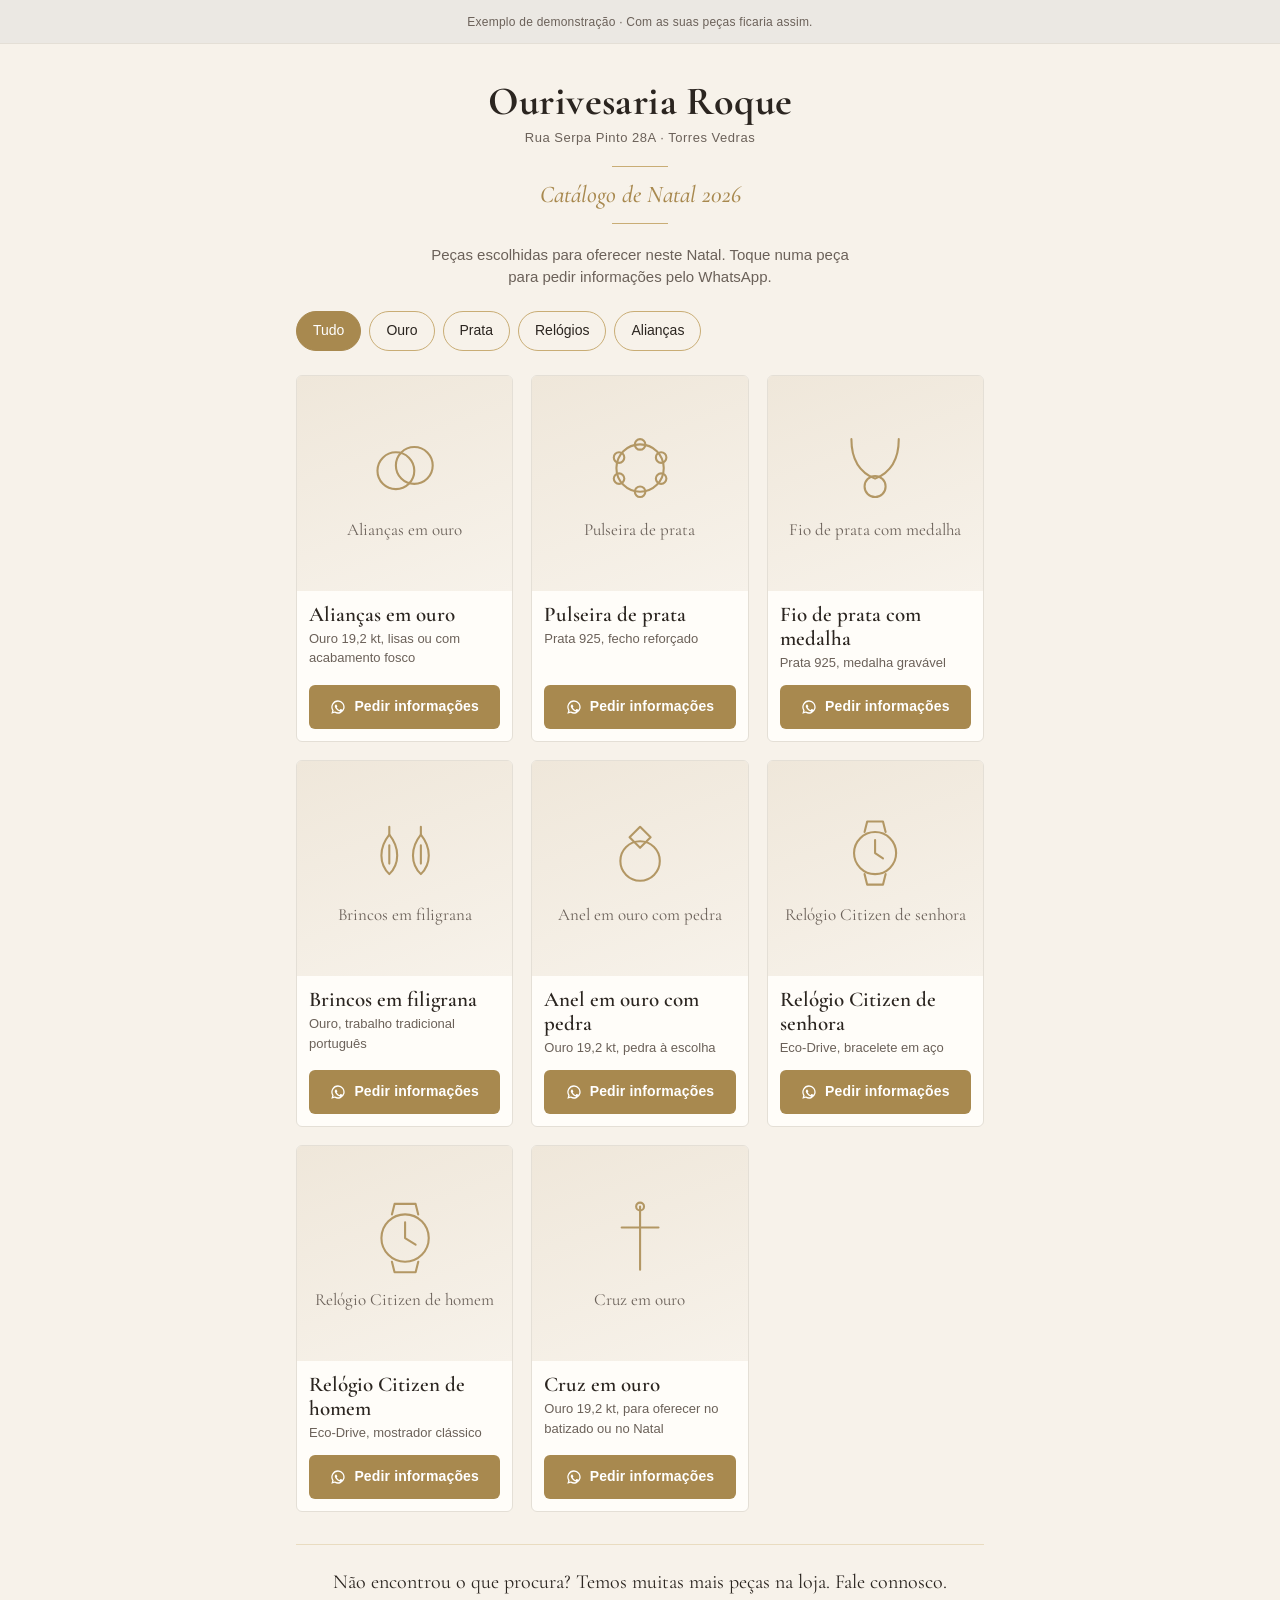
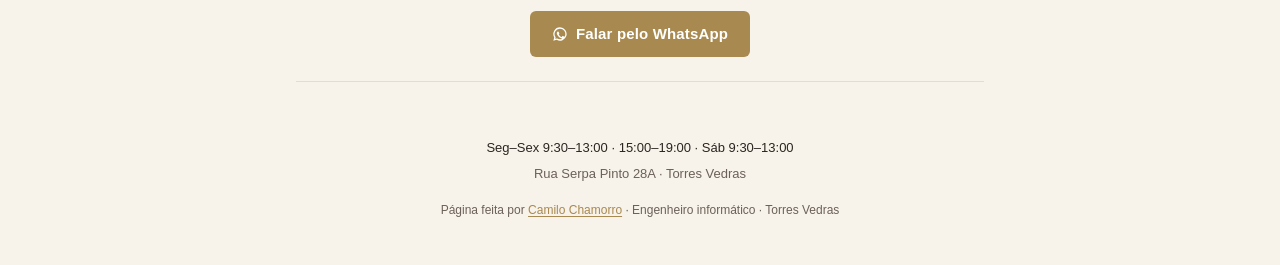
==== index.html @ ba7f989e "Landing de demostração: Catálogo de Natal 2026 (Ourivesaria Roque) Página estática pt-PT, mobile-fir" ====
<!DOCTYPE html>
<html lang="pt-PT">
<head>
  <meta charset="utf-8">
  <meta name="viewport" content="width=device-width, initial-scale=1">
  <meta name="robots" content="noindex, nofollow">
  <meta name="theme-color" content="#f7f2ea">
  <meta name="description" content="Demonstração de catálogo de Natal para a Ourivesaria Roque, Torres Vedras.">
  <title>Ourivesaria Roque · Catálogo de Natal 2026</title>
  <link rel="preconnect" href="https://fonts.googleapis.com">
  <link rel="preconnect" href="https://fonts.gstatic.com" crossorigin>
  <link href="https://fonts.googleapis.com/css2?family=Cormorant+Garamond:ital,wght@0,600;0,700;1,500&display=swap" rel="stylesheet">
  <link rel="stylesheet" href="assets/style.css">
  <noscript>
    <!-- Sem JS: a foto fica por cima do placeholder; se faltar, o pseudo-elemento tapa o ícone de imagem partida. -->
    <style>
      .foto img { z-index: 2; }
      .foto img::after { content: ""; position: absolute; inset: 0; background: linear-gradient(160deg, #efe7da, #f7f2ea); }
    </style>
  </noscript>
  <link rel="icon" href="data:image/svg+xml,%3Csvg xmlns='http://www.w3.org/2000/svg' viewBox='0 0 32 32'%3E%3Ccircle cx='16' cy='16' r='14' fill='%23f7f2ea' stroke='%23a8894f' stroke-width='2'/%3E%3Ccircle cx='16' cy='16' r='6' fill='none' stroke='%23a8894f' stroke-width='2'/%3E%3C/svg%3E">
</head>
<body>

  <div class="demo-band" role="note">Exemplo de demonstração · Com as suas peças ficaria assim.</div>

  <header class="cabecalho">
    <h1>Ourivesaria Roque</h1>
    <p class="morada">Rua Serpa Pinto 28A · Torres Vedras</p>
    <p class="subtitulo">Catálogo de Natal 2026</p>
  </header>

  <main>
    <p class="intro">Peças escolhidas para oferecer neste Natal. Toque numa peça para pedir informações pelo WhatsApp.</p>

    <nav class="filtros" aria-label="Filtrar por categoria">
      <button type="button" class="chip" data-filtro="tudo" aria-pressed="true">Tudo</button>
      <button type="button" class="chip" data-filtro="ouro" aria-pressed="false">Ouro</button>
      <button type="button" class="chip" data-filtro="prata" aria-pressed="false">Prata</button>
      <button type="button" class="chip" data-filtro="relogios" aria-pressed="false">Relógios</button>
      <button type="button" class="chip" data-filtro="aliancas" aria-pressed="false">Alianças</button>
    </nav>

    <ul class="grelha" id="grelha">

      <li class="peca" data-cat="aliancas" data-nome="Alianças em ouro">
        <figure class="foto">
          <img src="assets/pecas/aliancas.jpg" alt="" width="800" height="800" loading="lazy" decoding="async" onerror="this.remove()">
          <div class="ph">
            <svg viewBox="0 0 64 64" aria-hidden="true"><circle cx="25" cy="34" r="14"/><circle cx="39" cy="30" r="14"/></svg>
            <span>Alianças em ouro</span>
          </div>
        </figure>
        <h2>Alianças em ouro</h2>
        <p>Ouro 19,2 kt, lisas ou com acabamento fosco</p>
        <a class="btn-wa" href="https://wa.me/351963499241?text=Ol%C3%A1%2C%20vi%20o%20cat%C3%A1logo%20de%20Natal%20da%20Ourivesaria%20Roque%20e%20gostava%20de%20saber%20mais%20sobre%3A%20Alian%C3%A7as%20em%20ouro." target="_blank" rel="noopener">Pedir informações</a>
      </li>

      <li class="peca" data-cat="prata" data-nome="Pulseira de prata">
        <figure class="foto">
          <img src="assets/pecas/pulseira-prata.jpg" alt="" width="800" height="800" loading="lazy" decoding="async" onerror="this.remove()">
          <div class="ph">
            <svg viewBox="0 0 64 64" aria-hidden="true"><path d="M32 14c10 0 18 8 18 18s-8 18-18 18-18-8-18-18 8-18 18-18z"/><circle cx="32" cy="14" r="4"/><circle cx="48" cy="24" r="4"/><circle cx="48" cy="40" r="4"/><circle cx="32" cy="50" r="4"/><circle cx="16" cy="40" r="4"/><circle cx="16" cy="24" r="4"/></svg>
            <span>Pulseira de prata</span>
          </div>
        </figure>
        <h2>Pulseira de prata</h2>
        <p>Prata 925, fecho reforçado</p>
        <a class="btn-wa" href="https://wa.me/351963499241?text=Ol%C3%A1%2C%20vi%20o%20cat%C3%A1logo%20de%20Natal%20da%20Ourivesaria%20Roque%20e%20gostava%20de%20saber%20mais%20sobre%3A%20Pulseira%20de%20prata." target="_blank" rel="noopener">Pedir informações</a>
      </li>

      <li class="peca" data-cat="prata" data-nome="Fio de prata com medalha">
        <figure class="foto">
          <img src="assets/pecas/fio-prata.jpg" alt="" width="800" height="800" loading="lazy" decoding="async" onerror="this.remove()">
          <div class="ph">
            <svg viewBox="0 0 64 64" aria-hidden="true"><path d="M14 10c0 18 8 26 18 30 10-4 18-12 18-30"/><circle cx="32" cy="46" r="8"/></svg>
            <span>Fio de prata com medalha</span>
          </div>
        </figure>
        <h2>Fio de prata com medalha</h2>
        <p>Prata 925, medalha gravável</p>
        <a class="btn-wa" href="https://wa.me/351963499241?text=Ol%C3%A1%2C%20vi%20o%20cat%C3%A1logo%20de%20Natal%20da%20Ourivesaria%20Roque%20e%20gostava%20de%20saber%20mais%20sobre%3A%20Fio%20de%20prata%20com%20medalha." target="_blank" rel="noopener">Pedir informações</a>
      </li>

      <li class="peca" data-cat="ouro" data-nome="Brincos em filigrana">
        <figure class="foto">
          <img src="assets/pecas/brincos-filigrana.jpg" alt="" width="800" height="800" loading="lazy" decoding="async" onerror="this.remove()">
          <div class="ph">
            <svg viewBox="0 0 64 64" aria-hidden="true"><path d="M20 12v6M44 12v6"/><path d="M20 18c-8 10-8 22 0 30 8-8 8-20 0-30zM44 18c-8 10-8 22 0 30 8-8 8-20 0-30z"/><path d="M20 26v14M44 26v14"/></svg>
            <span>Brincos em filigrana</span>
          </div>
        </figure>
        <h2>Brincos em filigrana</h2>
        <p>Ouro, trabalho tradicional português</p>
        <a class="btn-wa" href="https://wa.me/351963499241?text=Ol%C3%A1%2C%20vi%20o%20cat%C3%A1logo%20de%20Natal%20da%20Ourivesaria%20Roque%20e%20gostava%20de%20saber%20mais%20sobre%3A%20Brincos%20em%20filigrana." target="_blank" rel="noopener">Pedir informações</a>
      </li>

      <li class="peca" data-cat="ouro" data-nome="Anel em ouro com pedra">
        <figure class="foto">
          <img src="assets/pecas/anel-ouro.jpg" alt="" width="800" height="800" loading="lazy" decoding="async" onerror="this.remove()">
          <div class="ph">
            <svg viewBox="0 0 64 64" aria-hidden="true"><circle cx="32" cy="38" r="15"/><path d="M24 20l8-8 8 8-8 8z"/></svg>
            <span>Anel em ouro com pedra</span>
          </div>
        </figure>
        <h2>Anel em ouro com pedra</h2>
        <p>Ouro 19,2 kt, pedra à escolha</p>
        <a class="btn-wa" href="https://wa.me/351963499241?text=Ol%C3%A1%2C%20vi%20o%20cat%C3%A1logo%20de%20Natal%20da%20Ourivesaria%20Roque%20e%20gostava%20de%20saber%20mais%20sobre%3A%20Anel%20em%20ouro%20com%20pedra." target="_blank" rel="noopener">Pedir informações</a>
      </li>

      <li class="peca" data-cat="relogios" data-nome="Relógio Citizen de senhora">
        <figure class="foto">
          <img src="assets/pecas/relogio-senhora.jpg" alt="" width="800" height="800" loading="lazy" decoding="async" onerror="this.remove()">
          <div class="ph">
            <svg viewBox="0 0 64 64" aria-hidden="true"><circle cx="32" cy="32" r="16"/><path d="M32 22v10l6 4"/><path d="M24 16l2-8h12l2 8M24 48l2 8h12l2-8"/></svg>
            <span>Relógio Citizen de senhora</span>
          </div>
        </figure>
        <h2>Relógio Citizen de senhora</h2>
        <p>Eco-Drive, bracelete em aço</p>
        <a class="btn-wa" href="https://wa.me/351963499241?text=Ol%C3%A1%2C%20vi%20o%20cat%C3%A1logo%20de%20Natal%20da%20Ourivesaria%20Roque%20e%20gostava%20de%20saber%20mais%20sobre%3A%20Rel%C3%B3gio%20Citizen%20de%20senhora." target="_blank" rel="noopener">Pedir informações</a>
      </li>

      <li class="peca" data-cat="relogios" data-nome="Relógio Citizen de homem">
        <figure class="foto">
          <img src="assets/pecas/relogio-homem.jpg" alt="" width="800" height="800" loading="lazy" decoding="async" onerror="this.remove()">
          <div class="ph">
            <svg viewBox="0 0 64 64" aria-hidden="true"><circle cx="32" cy="32" r="18"/><path d="M32 20v12l8 5"/><path d="M22 14l2-8h16l2 8M22 50l2 8h16l2-8"/></svg>
            <span>Relógio Citizen de homem</span>
          </div>
        </figure>
        <h2>Relógio Citizen de homem</h2>
        <p>Eco-Drive, mostrador clássico</p>
        <a class="btn-wa" href="https://wa.me/351963499241?text=Ol%C3%A1%2C%20vi%20o%20cat%C3%A1logo%20de%20Natal%20da%20Ourivesaria%20Roque%20e%20gostava%20de%20saber%20mais%20sobre%3A%20Rel%C3%B3gio%20Citizen%20de%20homem." target="_blank" rel="noopener">Pedir informações</a>
      </li>

      <li class="peca" data-cat="ouro" data-nome="Cruz em ouro">
        <figure class="foto">
          <img src="assets/pecas/cruz-ouro.jpg" alt="" width="800" height="800" loading="lazy" decoding="async" onerror="this.remove()">
          <div class="ph">
            <svg viewBox="0 0 64 64" aria-hidden="true"><path d="M32 8v48M18 24h28"/><circle cx="32" cy="8" r="3"/></svg>
            <span>Cruz em ouro</span>
          </div>
        </figure>
        <h2>Cruz em ouro</h2>
        <p>Ouro 19,2 kt, para oferecer no batizado ou no Natal</p>
        <a class="btn-wa" href="https://wa.me/351963499241?text=Ol%C3%A1%2C%20vi%20o%20cat%C3%A1logo%20de%20Natal%20da%20Ourivesaria%20Roque%20e%20gostava%20de%20saber%20mais%20sobre%3A%20Cruz%20em%20ouro." target="_blank" rel="noopener">Pedir informações</a>
      </li>

    </ul>

    <p class="sem-resultados" id="sem-resultados" hidden>Nenhuma peça nesta categoria.</p>

    <section class="mais">
      <p>Não encontrou o que procura? Temos muitas mais peças na loja. Fale connosco.</p>
      <a class="btn-wa btn-wa--grande" data-generico href="https://wa.me/351963499241?text=Ol%C3%A1%2C%20vi%20a%20demonstra%C3%A7%C3%A3o%20do%20cat%C3%A1logo%20de%20Natal." target="_blank" rel="noopener">Falar pelo WhatsApp</a>
    </section>
  </main>

  <footer class="rodape">
    <p class="horario">Seg–Sex 9:30–13:00 · 15:00–19:00 · Sáb 9:30–13:00</p>
    <p>Rua Serpa Pinto 28A · Torres Vedras</p>
    <p class="autor">Página feita por <a data-generico href="https://wa.me/351963499241?text=Ol%C3%A1%2C%20vi%20a%20demonstra%C3%A7%C3%A3o%20do%20cat%C3%A1logo%20de%20Natal." target="_blank" rel="noopener">Camilo Chamorro</a> · Engenheiro informático · Torres Vedras</p>
  </footer>

  <script src="assets/app.js" defer></script>

  <!-- Cloudflare Web Analytics (sem cookies). Substituir TOKEN_AQUI e remover o comentário. Ver README.
  <script defer src="https://static.cloudflareinsights.com/beacon.min.js" data-cf-beacon='{"token": "TOKEN_AQUI"}'></script>
  -->
</body>
</html>
---- assets/style.css ----
/* Ourivesaria Roque · Catálogo de Natal 2026 — demo estática
   Mobile-first (390px). Em ecrãs largos centra-se a 720px. */

:root {
  --crema: #f7f2ea;
  --crema-2: #efe7da;
  --tinta: #2b2520;
  --tinta-2: #6b6159;
  --dourado: #a8894f;
  --dourado-2: #c9ad75;
  --dourado-claro: #e9dcc0;
  --cinza: #e4dfd6;
  --banda: #ebe8e3;
  --serif: "Cormorant Garamond", "Times New Roman", Georgia, serif;
  --sans: -apple-system, BlinkMacSystemFont, "Segoe UI", Roboto, "Helvetica Neue", Arial, sans-serif;
}

* { box-sizing: border-box; }

html { -webkit-text-size-adjust: 100%; }

body {
  margin: 0;
  padding: 44px 0 0;               /* espaço para a banda fixa */
  background: var(--crema);
  color: var(--tinta);
  font-family: var(--sans);
  font-size: 16px;
  line-height: 1.5;
  max-width: 720px;
  margin-inline: auto;
}

a { color: var(--dourado); }

/* 1. Banda de demonstração */
.demo-band {
  position: fixed;
  top: 0; left: 0; right: 0;
  z-index: 10;
  background: var(--banda);
  color: var(--tinta-2);
  font-size: 12px;
  letter-spacing: 0.02em;
  text-align: center;
  padding: 6px 12px;
  border-bottom: 1px solid var(--cinza);
  height: 44px;
  display: flex;
  align-items: center;
  justify-content: center;
}

/* 2. Cabeçalho */
.cabecalho {
  text-align: center;
  padding: 36px 20px 20px;
}
.cabecalho h1 {
  font-family: var(--serif);
  font-weight: 700;
  font-size: 40px;
  line-height: 1.05;
  letter-spacing: 0.01em;
  margin: 0 0 6px;
}
.morada {
  margin: 0;
  font-size: 13px;
  color: var(--tinta-2);
  letter-spacing: 0.04em;
}
.subtitulo {
  font-family: var(--serif);
  font-style: italic;
  font-weight: 500;
  font-size: 24px;
  color: var(--dourado);
  margin: 18px 0 0;
  position: relative;
}
.subtitulo::before,
.subtitulo::after {
  content: "";
  display: block;
  width: 56px;
  height: 1px;
  background: var(--dourado-2);
  margin: 0 auto;
}
.subtitulo::before { margin-bottom: 10px; }
.subtitulo::after  { margin-top: 10px; }

/* 3. Intro */
main { padding: 0 16px 32px; }

.intro {
  text-align: center;
  color: var(--tinta-2);
  font-size: 15px;
  margin: 0 auto 20px;
  max-width: 420px;
}

/* 4. Filtros */
.filtros {
  display: flex;
  gap: 8px;
  overflow-x: auto;
  -webkit-overflow-scrolling: touch;
  scrollbar-width: none;
  padding: 2px 0 10px;
  margin: 0 -16px 14px;
  padding-inline: 16px;
}
.filtros::-webkit-scrollbar { display: none; }

.chip {
  flex: 0 0 auto;
  font: inherit;
  font-size: 14px;
  padding: 8px 16px;
  min-height: 40px;
  border-radius: 999px;
  border: 1px solid var(--dourado-2);
  background: transparent;
  color: var(--tinta);
  cursor: pointer;
  white-space: nowrap;
  -webkit-tap-highlight-color: transparent;
}
.chip[aria-pressed="true"] {
  background: var(--dourado);
  border-color: var(--dourado);
  color: #fff;
}
.chip:focus-visible { outline: 2px solid var(--dourado); outline-offset: 2px; }

/* 5. Grelha de peças */
.grelha {
  list-style: none;
  margin: 0;
  padding: 0;
  display: grid;
  grid-template-columns: 1fr;
  gap: 16px;
}
@media (min-width: 380px) {
  .grelha { grid-template-columns: repeat(2, 1fr); gap: 14px; }
}
@media (min-width: 760px) {
  .grelha { grid-template-columns: repeat(3, 1fr); gap: 18px; }
}

.peca {
  background: #fffdf9;
  border: 1px solid var(--cinza);
  border-radius: 6px;
  overflow: hidden;
  display: flex;
  flex-direction: column;
}
.peca[hidden] { display: none; }

.foto {
  margin: 0;
  position: relative;
  aspect-ratio: 1 / 1;
  background: var(--crema-2);
  overflow: hidden;
}
.foto img {
  display: block;
  width: 100%;
  height: 100%;
  object-fit: cover;
  position: absolute;
  inset: 0;
  z-index: 0;
}

/* Placeholder: visível por defeito; escondido quando a foto carrega */
.ph {
  position: absolute;
  inset: 0;
  z-index: 1;
  pointer-events: none;
  display: flex;
  flex-direction: column;
  align-items: center;
  justify-content: center;
  gap: 10px;
  padding: 12px;
  text-align: center;
  background: linear-gradient(160deg, var(--crema-2), var(--crema));
}
.ph svg {
  width: 44%;
  max-width: 96px;
  height: auto;
  fill: none;
  stroke: var(--dourado);
  stroke-width: 1.6;
  stroke-linecap: round;
  stroke-linejoin: round;
  opacity: 0.85;
}
.ph span {
  font-family: var(--serif);
  font-size: 17px;
  line-height: 1.2;
  color: var(--tinta-2);
}
.peca.has-img .ph { display: none; }

.peca h2 {
  font-family: var(--serif);
  font-weight: 600;
  font-size: 21px;
  line-height: 1.15;
  margin: 12px 12px 2px;
}
.peca p {
  margin: 0 12px 12px;
  font-size: 13px;
  color: var(--tinta-2);
  flex: 1;
}

/* Botão WhatsApp (dourado discreto, sem verde) */
.btn-wa {
  display: inline-flex;
  align-items: center;
  justify-content: center;
  gap: 8px;
  min-height: 44px;
  padding: 10px 14px;
  margin: 0 12px 12px;
  border-radius: 6px;
  background: var(--dourado);
  color: #fff;
  font-size: 14px;
  font-weight: 600;
  text-decoration: none;
  letter-spacing: 0.01em;
  -webkit-tap-highlight-color: transparent;
}
.btn-wa::before {
  content: "";
  width: 16px;
  height: 16px;
  flex: 0 0 auto;
  background: currentColor;
  -webkit-mask: url("data:image/svg+xml,%3Csvg xmlns='http://www.w3.org/2000/svg' viewBox='0 0 24 24'%3E%3Cpath d='M12 2a10 10 0 0 0-8.6 15.1L2 22l5-1.3A10 10 0 1 0 12 2zm0 2a8 8 0 1 1-4.2 14.8l-.4-.2-2.6.7.7-2.5-.3-.4A8 8 0 0 1 12 4zm-3.1 4.3c-.2 0-.5 0-.7.3-.3.3-1 1-1 2.4s1 2.8 1.2 3c.1.2 2 3.2 5 4.4 2.5 1 3 .8 3.5.7.5-.1 1.7-.7 2-1.4.2-.7.2-1.2.2-1.4-.1-.1-.3-.2-.6-.3l-2-1c-.3-.1-.5-.2-.7.1l-1 1.2c-.2.2-.3.2-.6.1-.3-.1-1.2-.5-2.4-1.5-.9-.8-1.5-1.8-1.6-2.1-.2-.3 0-.4.1-.6l.4-.5.3-.5c.1-.2 0-.4 0-.5L9.7 8.8c-.2-.4-.4-.4-.6-.4h-.2z'/%3E%3C/svg%3E") center / contain no-repeat;
          mask: url("data:image/svg+xml,%3Csvg xmlns='http://www.w3.org/2000/svg' viewBox='0 0 24 24'%3E%3Cpath d='M12 2a10 10 0 0 0-8.6 15.1L2 22l5-1.3A10 10 0 1 0 12 2zm0 2a8 8 0 1 1-4.2 14.8l-.4-.2-2.6.7.7-2.5-.3-.4A8 8 0 0 1 12 4zm-3.1 4.3c-.2 0-.5 0-.7.3-.3.3-1 1-1 2.4s1 2.8 1.2 3c.1.2 2 3.2 5 4.4 2.5 1 3 .8 3.5.7.5-.1 1.7-.7 2-1.4.2-.7.2-1.2.2-1.4-.1-.1-.3-.2-.6-.3l-2-1c-.3-.1-.5-.2-.7.1l-1 1.2c-.2.2-.3.2-.6.1-.3-.1-1.2-.5-2.4-1.5-.9-.8-1.5-1.8-1.6-2.1-.2-.3 0-.4.1-.6l.4-.5.3-.5c.1-.2 0-.4 0-.5L9.7 8.8c-.2-.4-.4-.4-.6-.4h-.2z'/%3E%3C/svg%3E") center / contain no-repeat;
}
.btn-wa:hover, .btn-wa:focus-visible { background: #94773f; }
.btn-wa:focus-visible { outline: 2px solid var(--tinta); outline-offset: 2px; }

.btn-wa--grande {
  margin: 0;
  padding: 12px 22px;
  font-size: 15px;
}

.sem-resultados {
  text-align: center;
  color: var(--tinta-2);
  padding: 24px 0;
}

/* 6. Bloco "mais peças" */
.mais {
  margin: 32px 0 0;
  padding: 24px 20px;
  text-align: center;
  border-top: 1px solid var(--dourado-claro);
  border-bottom: 1px solid var(--dourado-claro);
}
.mais p {
  font-family: var(--serif);
  font-size: 20px;
  line-height: 1.3;
  margin: 0 0 16px;
}

/* 7. Rodapé */
.rodape {
  text-align: center;
  padding: 24px 20px 40px;
  font-size: 13px;
  color: var(--tinta-2);
}
.rodape p { margin: 0 0 6px; }
.horario { color: var(--tinta); }
.autor {
  margin-top: 18px !important;
  font-size: 12px;
}
.autor a { color: var(--dourado); text-decoration: underline; text-underline-offset: 2px; }

@media (prefers-reduced-motion: no-preference) {
  .peca { transition: opacity 0.2s ease; }
}
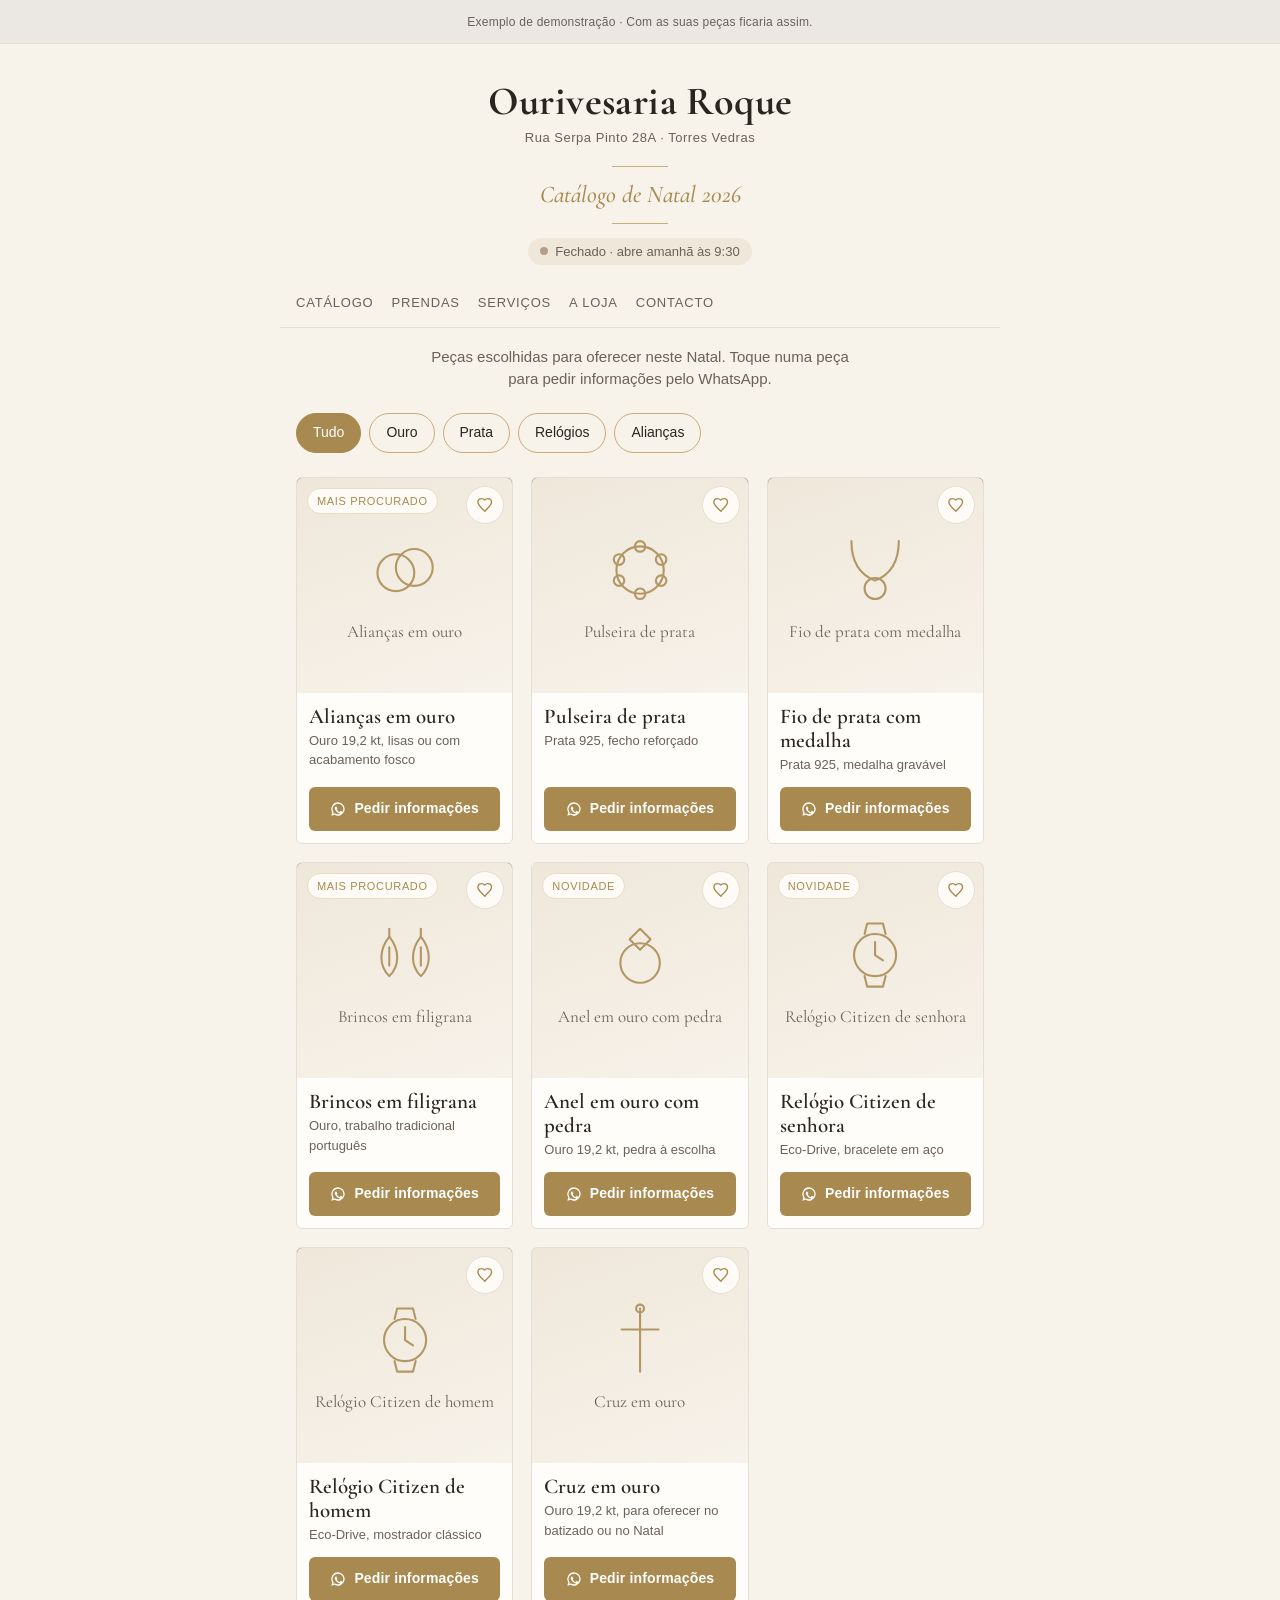
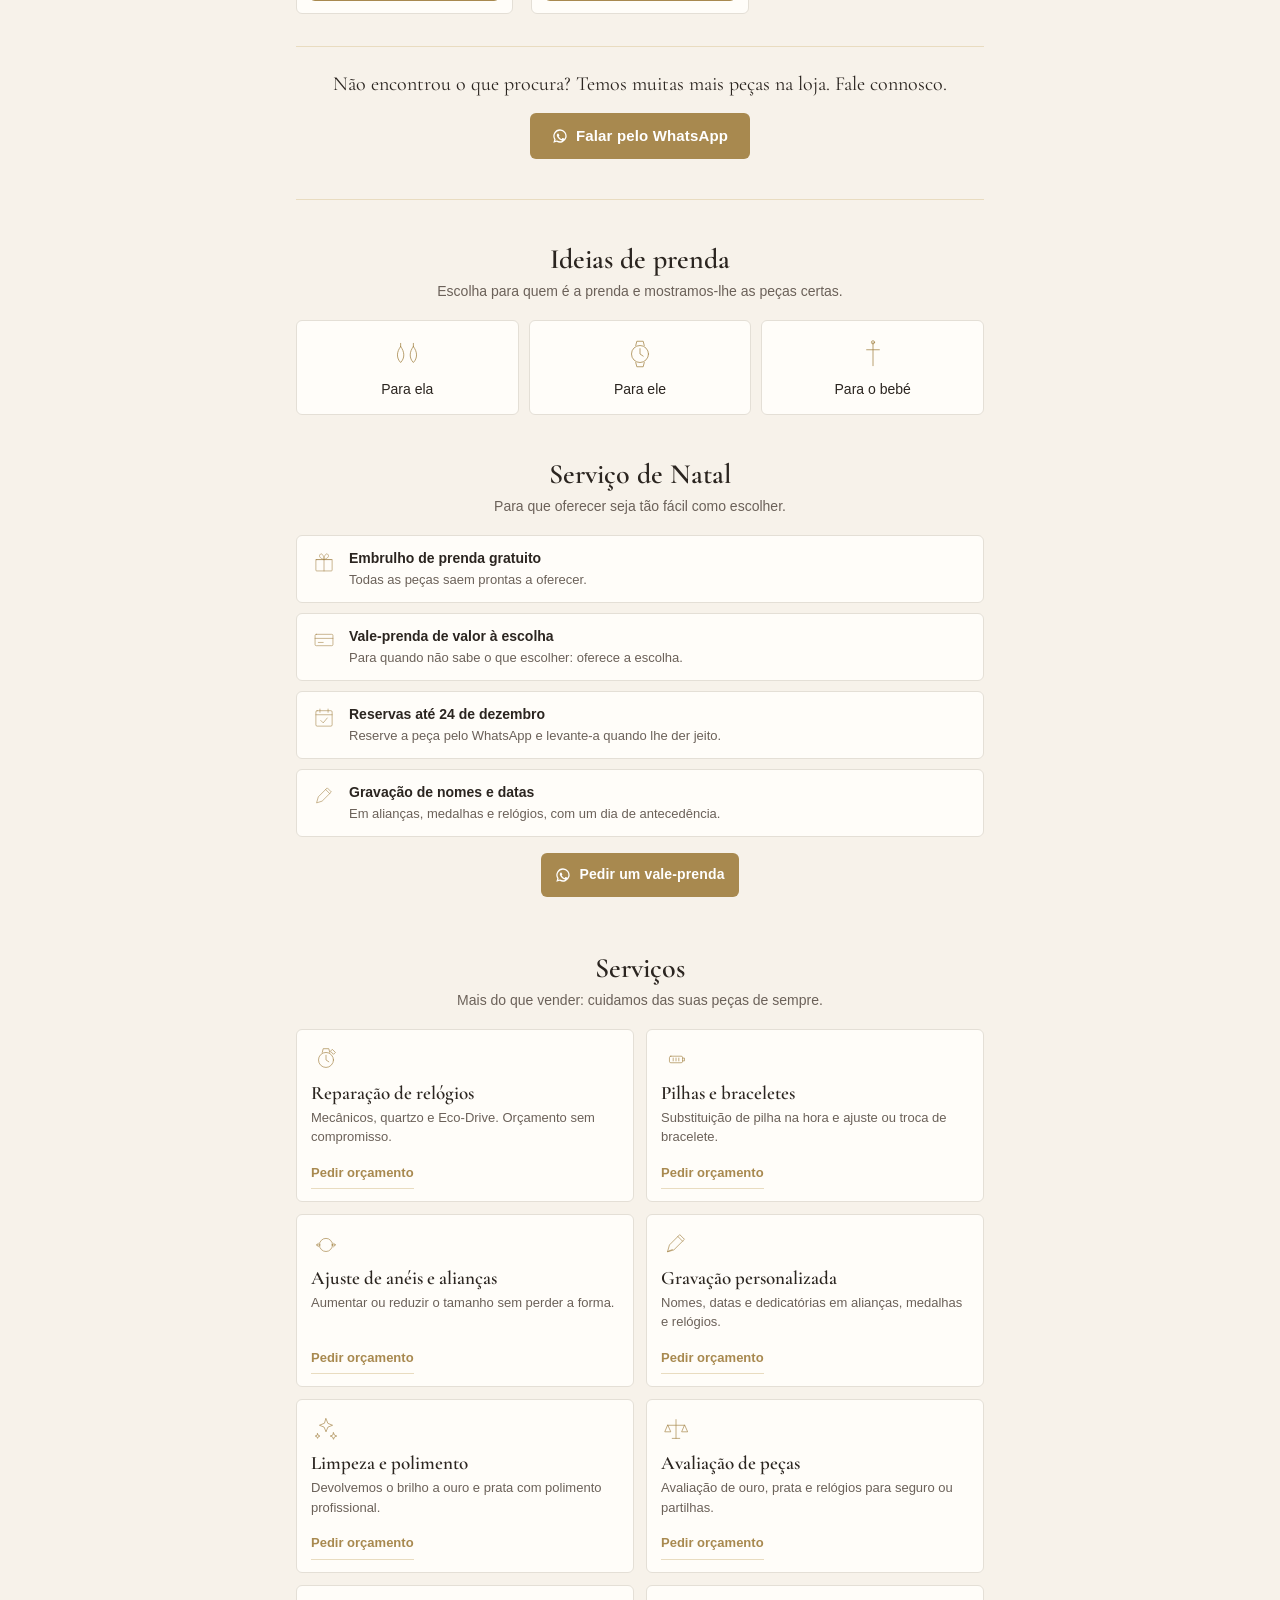
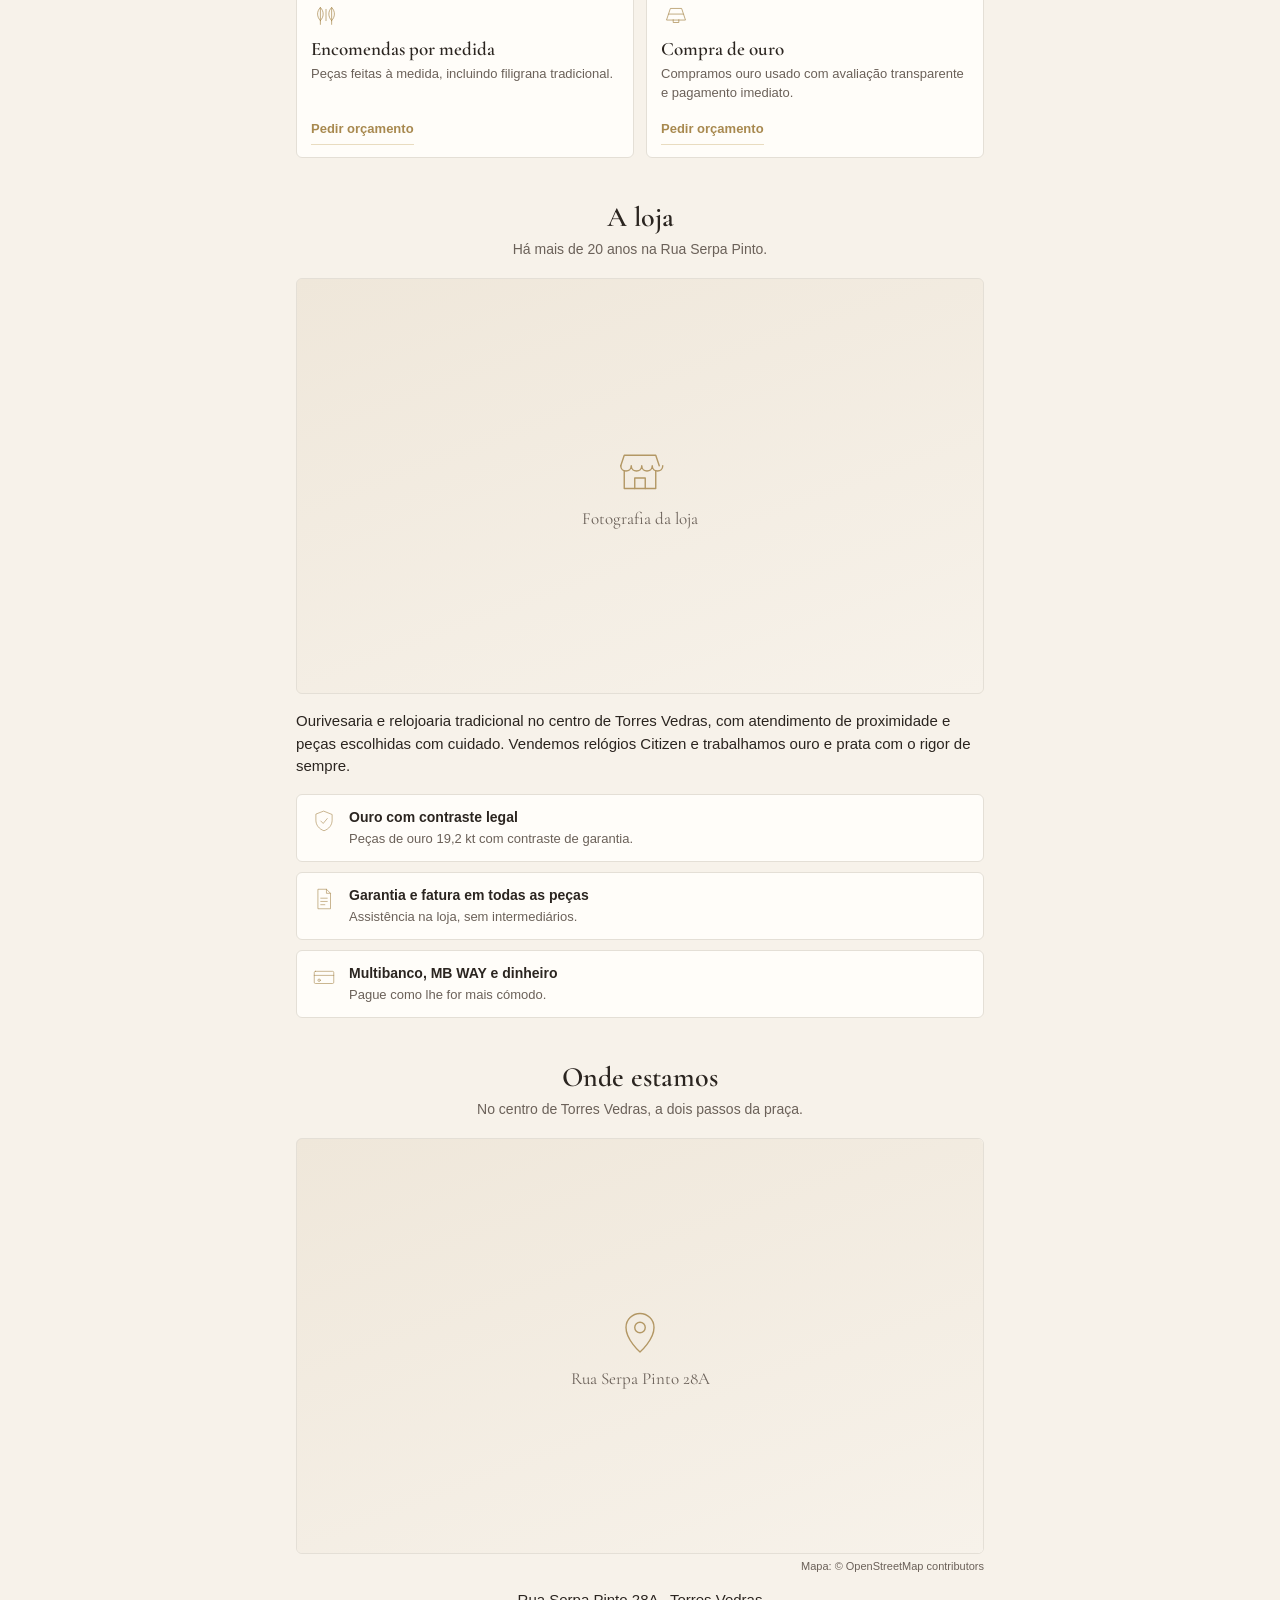
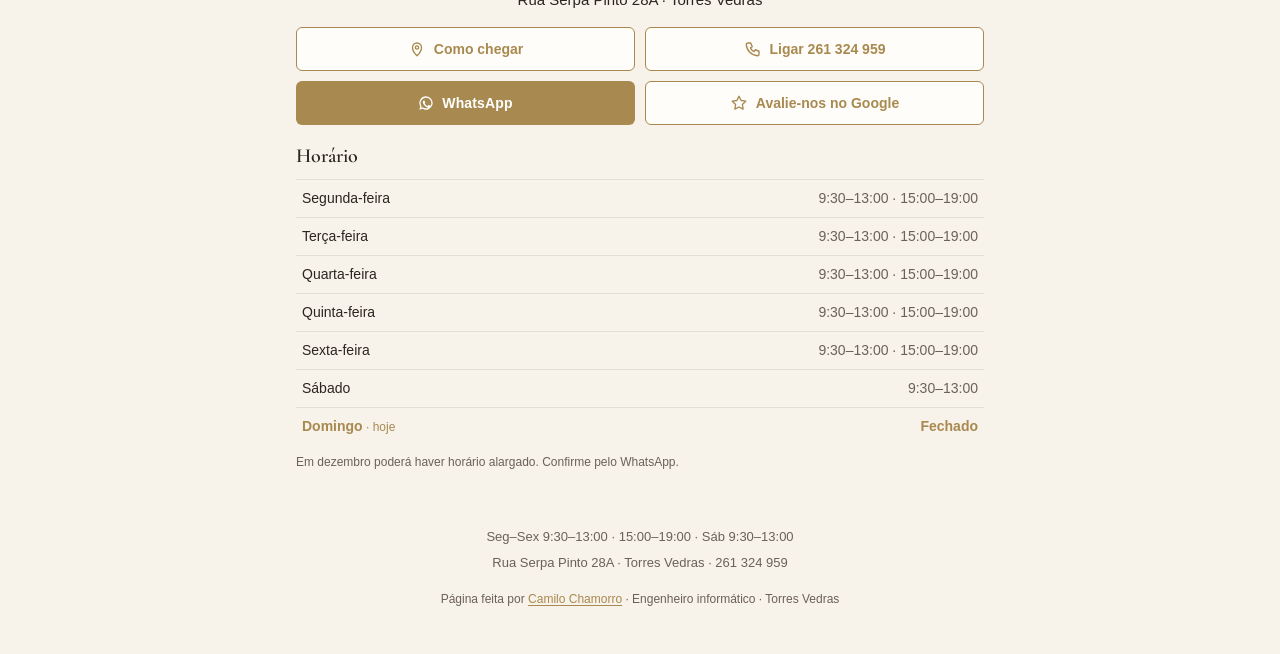
==== commit 0a146ed6: "v2: negócio completo — prendas, serviços, loja, contacto, guardados, lightbox - Ideias de prenda (pa" ====
--- a/index.html
+++ b/index.html
@@ -2,7 +2,7 @@
 <html lang="pt-PT">
 <head>
   <meta charset="utf-8">
-  <meta name="viewport" content="width=device-width, initial-scale=1">
+  <meta name="viewport" content="width=device-width, initial-scale=1, viewport-fit=cover">
   <meta name="robots" content="noindex, nofollow">
   <meta name="theme-color" content="#f7f2ea">
   <meta name="description" content="Demonstração de catálogo de Natal para a Ourivesaria Roque, Torres Vedras.">
@@ -11,6 +11,10 @@
   <link rel="preconnect" href="https://fonts.gstatic.com" crossorigin>
   <link href="https://fonts.googleapis.com/css2?family=Cormorant+Garamond:ital,wght@0,600;0,700;1,500&display=swap" rel="stylesheet">
   <link rel="stylesheet" href="assets/style.css">
+  <link rel="manifest" href="manifest.webmanifest">
+  <link rel="icon" type="image/png" sizes="192x192" href="assets/icons/icon-192.png">
+  <link rel="apple-touch-icon" href="assets/icons/apple-touch-icon.png">
+  <meta name="apple-mobile-web-app-title" content="Ourivesaria Roque">
   <noscript>
     <!-- Sem JS: a foto fica por cima do placeholder; se faltar, o pseudo-elemento tapa o ícone de imagem partida. -->
     <style>
@@ -18,7 +22,33 @@
       .foto img::after { content: ""; position: absolute; inset: 0; background: linear-gradient(160deg, #efe7da, #f7f2ea); }
     </style>
   </noscript>
-  <link rel="icon" href="data:image/svg+xml,%3Csvg xmlns='http://www.w3.org/2000/svg' viewBox='0 0 32 32'%3E%3Ccircle cx='16' cy='16' r='14' fill='%23f7f2ea' stroke='%23a8894f' stroke-width='2'/%3E%3Ccircle cx='16' cy='16' r='6' fill='none' stroke='%23a8894f' stroke-width='2'/%3E%3C/svg%3E">
+  <script type="application/ld+json">
+  {
+    "@context": "https://schema.org",
+    "@type": "JewelryStore",
+    "name": "Ourivesaria Roque",
+    "description": "Ourivesaria e relojoaria tradicional em Torres Vedras: ouro, prata, relógios, alianças e reparações.",
+    "url": "https://kml0001gh.github.io/catalogo-natal/",
+    "image": "https://kml0001gh.github.io/catalogo-natal/assets/pecas/aliancas.jpg",
+    "telephone": "+351261324959",
+    "address": {
+      "@type": "PostalAddress",
+      "streetAddress": "Rua Serpa Pinto 28A",
+      "addressLocality": "Torres Vedras",
+      "addressRegion": "Lisboa",
+      "addressCountry": "PT"
+    },
+    "geo": { "@type": "GeoCoordinates", "latitude": 39.09198, "longitude": -9.25951 },
+    "openingHoursSpecification": [
+      { "@type": "OpeningHoursSpecification", "dayOfWeek": ["Monday","Tuesday","Wednesday","Thursday","Friday"], "opens": "09:30", "closes": "13:00" },
+      { "@type": "OpeningHoursSpecification", "dayOfWeek": ["Monday","Tuesday","Wednesday","Thursday","Friday"], "opens": "15:00", "closes": "19:00" },
+      { "@type": "OpeningHoursSpecification", "dayOfWeek": "Saturday", "opens": "09:30", "closes": "13:00" }
+    ],
+    "priceRange": "€€",
+    "currenciesAccepted": "EUR",
+    "paymentAccepted": "Multibanco, MB WAY, Dinheiro"
+  }
+  </script>
 </head>
 <body>
 
@@ -28,10 +58,19 @@
     <h1>Ourivesaria Roque</h1>
     <p class="morada">Rua Serpa Pinto 28A · Torres Vedras</p>
     <p class="subtitulo">Catálogo de Natal 2026</p>
+    <p class="estado" id="estado" hidden></p>
   </header>
 
   <main>
-    <p class="intro">Peças escolhidas para oferecer neste Natal. Toque numa peça para pedir informações pelo WhatsApp.</p>
+    <nav class="ancoras" aria-label="Secções">
+      <a href="#catalogo">Catálogo</a>
+      <a href="#prendas">Prendas</a>
+      <a href="#servicos">Serviços</a>
+      <a href="#loja">A loja</a>
+      <a href="#contacto">Contacto</a>
+    </nav>
+
+    <p class="intro" id="catalogo">Peças escolhidas para oferecer neste Natal. Toque numa peça para pedir informações pelo WhatsApp.</p>
 
     <nav class="filtros" aria-label="Filtrar por categoria">
       <button type="button" class="chip" data-filtro="tudo" aria-pressed="true">Tudo</button>
@@ -39,12 +78,17 @@
       <button type="button" class="chip" data-filtro="prata" aria-pressed="false">Prata</button>
       <button type="button" class="chip" data-filtro="relogios" aria-pressed="false">Relógios</button>
       <button type="button" class="chip" data-filtro="aliancas" aria-pressed="false">Alianças</button>
+      <button type="button" class="chip" data-filtro="guardados" id="chip-guardados" aria-pressed="false" hidden>Guardados (0)</button>
     </nav>
 
+    <p class="filtro-ativo" id="filtro-ativo" hidden>A mostrar: <span></span> <button type="button">Limpar</button></p>
+
     <ul class="grelha" id="grelha">
 
-      <li class="peca" data-cat="aliancas" data-nome="Alianças em ouro">
-        <figure class="foto">
+      <li class="peca" id="aliancas" data-cat="aliancas" data-nome="Alianças em ouro" data-para="ela ele">
+        <figure class="foto">
+          <span class="badge">Mais procurado</span>
+          <button type="button" class="fav" aria-pressed="false" aria-label="Guardar: Alianças em ouro" hidden><svg viewBox="0 0 24 24" aria-hidden="true"><path d="M12 20.5l-1.3-1.2C5.6 14.7 2.5 11.9 2.5 8.4 2.5 5.6 4.7 3.5 7.5 3.5c1.6 0 3.1.7 4.1 1.9a5.4 5.4 0 0 1 4.1-1.9c2.8 0 5 2.1 5 4.9 0 3.5-3.1 6.3-8.2 10.9L12 20.5z"/></svg></button>
           <img src="assets/pecas/aliancas.jpg" alt="" width="800" height="800" loading="lazy" decoding="async" onerror="this.remove()">
           <div class="ph">
             <svg viewBox="0 0 64 64" aria-hidden="true"><circle cx="25" cy="34" r="14"/><circle cx="39" cy="30" r="14"/></svg>
@@ -56,8 +100,9 @@
         <a class="btn-wa" href="https://wa.me/351963499241?text=Ol%C3%A1%2C%20vi%20o%20cat%C3%A1logo%20de%20Natal%20da%20Ourivesaria%20Roque%20e%20gostava%20de%20saber%20mais%20sobre%3A%20Alian%C3%A7as%20em%20ouro." target="_blank" rel="noopener">Pedir informações</a>
       </li>
 
-      <li class="peca" data-cat="prata" data-nome="Pulseira de prata">
-        <figure class="foto">
+      <li class="peca" id="pulseira-prata" data-cat="prata" data-nome="Pulseira de prata" data-para="ela">
+        <figure class="foto">
+          <button type="button" class="fav" aria-pressed="false" aria-label="Guardar: Pulseira de prata" hidden><svg viewBox="0 0 24 24" aria-hidden="true"><path d="M12 20.5l-1.3-1.2C5.6 14.7 2.5 11.9 2.5 8.4 2.5 5.6 4.7 3.5 7.5 3.5c1.6 0 3.1.7 4.1 1.9a5.4 5.4 0 0 1 4.1-1.9c2.8 0 5 2.1 5 4.9 0 3.5-3.1 6.3-8.2 10.9L12 20.5z"/></svg></button>
           <img src="assets/pecas/pulseira-prata.jpg" alt="" width="800" height="800" loading="lazy" decoding="async" onerror="this.remove()">
           <div class="ph">
             <svg viewBox="0 0 64 64" aria-hidden="true"><path d="M32 14c10 0 18 8 18 18s-8 18-18 18-18-8-18-18 8-18 18-18z"/><circle cx="32" cy="14" r="4"/><circle cx="48" cy="24" r="4"/><circle cx="48" cy="40" r="4"/><circle cx="32" cy="50" r="4"/><circle cx="16" cy="40" r="4"/><circle cx="16" cy="24" r="4"/></svg>
@@ -69,8 +114,9 @@
         <a class="btn-wa" href="https://wa.me/351963499241?text=Ol%C3%A1%2C%20vi%20o%20cat%C3%A1logo%20de%20Natal%20da%20Ourivesaria%20Roque%20e%20gostava%20de%20saber%20mais%20sobre%3A%20Pulseira%20de%20prata." target="_blank" rel="noopener">Pedir informações</a>
       </li>
 
-      <li class="peca" data-cat="prata" data-nome="Fio de prata com medalha">
-        <figure class="foto">
+      <li class="peca" id="fio-prata" data-cat="prata" data-nome="Fio de prata com medalha" data-para="ela ele">
+        <figure class="foto">
+          <button type="button" class="fav" aria-pressed="false" aria-label="Guardar: Fio de prata com medalha" hidden><svg viewBox="0 0 24 24" aria-hidden="true"><path d="M12 20.5l-1.3-1.2C5.6 14.7 2.5 11.9 2.5 8.4 2.5 5.6 4.7 3.5 7.5 3.5c1.6 0 3.1.7 4.1 1.9a5.4 5.4 0 0 1 4.1-1.9c2.8 0 5 2.1 5 4.9 0 3.5-3.1 6.3-8.2 10.9L12 20.5z"/></svg></button>
           <img src="assets/pecas/fio-prata.jpg" alt="" width="800" height="800" loading="lazy" decoding="async" onerror="this.remove()">
           <div class="ph">
             <svg viewBox="0 0 64 64" aria-hidden="true"><path d="M14 10c0 18 8 26 18 30 10-4 18-12 18-30"/><circle cx="32" cy="46" r="8"/></svg>
@@ -82,8 +128,10 @@
         <a class="btn-wa" href="https://wa.me/351963499241?text=Ol%C3%A1%2C%20vi%20o%20cat%C3%A1logo%20de%20Natal%20da%20Ourivesaria%20Roque%20e%20gostava%20de%20saber%20mais%20sobre%3A%20Fio%20de%20prata%20com%20medalha." target="_blank" rel="noopener">Pedir informações</a>
       </li>
 
-      <li class="peca" data-cat="ouro" data-nome="Brincos em filigrana">
-        <figure class="foto">
+      <li class="peca" id="brincos-filigrana" data-cat="ouro" data-nome="Brincos em filigrana" data-para="ela">
+        <figure class="foto">
+          <span class="badge">Mais procurado</span>
+          <button type="button" class="fav" aria-pressed="false" aria-label="Guardar: Brincos em filigrana" hidden><svg viewBox="0 0 24 24" aria-hidden="true"><path d="M12 20.5l-1.3-1.2C5.6 14.7 2.5 11.9 2.5 8.4 2.5 5.6 4.7 3.5 7.5 3.5c1.6 0 3.1.7 4.1 1.9a5.4 5.4 0 0 1 4.1-1.9c2.8 0 5 2.1 5 4.9 0 3.5-3.1 6.3-8.2 10.9L12 20.5z"/></svg></button>
           <img src="assets/pecas/brincos-filigrana.jpg" alt="" width="800" height="800" loading="lazy" decoding="async" onerror="this.remove()">
           <div class="ph">
             <svg viewBox="0 0 64 64" aria-hidden="true"><path d="M20 12v6M44 12v6"/><path d="M20 18c-8 10-8 22 0 30 8-8 8-20 0-30zM44 18c-8 10-8 22 0 30 8-8 8-20 0-30z"/><path d="M20 26v14M44 26v14"/></svg>
@@ -95,8 +143,10 @@
         <a class="btn-wa" href="https://wa.me/351963499241?text=Ol%C3%A1%2C%20vi%20o%20cat%C3%A1logo%20de%20Natal%20da%20Ourivesaria%20Roque%20e%20gostava%20de%20saber%20mais%20sobre%3A%20Brincos%20em%20filigrana." target="_blank" rel="noopener">Pedir informações</a>
       </li>
 
-      <li class="peca" data-cat="ouro" data-nome="Anel em ouro com pedra">
-        <figure class="foto">
+      <li class="peca" id="anel-ouro" data-cat="ouro" data-nome="Anel em ouro com pedra" data-para="ela">
+        <figure class="foto">
+          <span class="badge">Novidade</span>
+          <button type="button" class="fav" aria-pressed="false" aria-label="Guardar: Anel em ouro com pedra" hidden><svg viewBox="0 0 24 24" aria-hidden="true"><path d="M12 20.5l-1.3-1.2C5.6 14.7 2.5 11.9 2.5 8.4 2.5 5.6 4.7 3.5 7.5 3.5c1.6 0 3.1.7 4.1 1.9a5.4 5.4 0 0 1 4.1-1.9c2.8 0 5 2.1 5 4.9 0 3.5-3.1 6.3-8.2 10.9L12 20.5z"/></svg></button>
           <img src="assets/pecas/anel-ouro.jpg" alt="" width="800" height="800" loading="lazy" decoding="async" onerror="this.remove()">
           <div class="ph">
             <svg viewBox="0 0 64 64" aria-hidden="true"><circle cx="32" cy="38" r="15"/><path d="M24 20l8-8 8 8-8 8z"/></svg>
@@ -108,8 +158,10 @@
         <a class="btn-wa" href="https://wa.me/351963499241?text=Ol%C3%A1%2C%20vi%20o%20cat%C3%A1logo%20de%20Natal%20da%20Ourivesaria%20Roque%20e%20gostava%20de%20saber%20mais%20sobre%3A%20Anel%20em%20ouro%20com%20pedra." target="_blank" rel="noopener">Pedir informações</a>
       </li>
 
-      <li class="peca" data-cat="relogios" data-nome="Relógio Citizen de senhora">
-        <figure class="foto">
+      <li class="peca" id="relogio-senhora" data-cat="relogios" data-nome="Relógio Citizen de senhora" data-para="ela">
+        <figure class="foto">
+          <span class="badge">Novidade</span>
+          <button type="button" class="fav" aria-pressed="false" aria-label="Guardar: Relógio Citizen de senhora" hidden><svg viewBox="0 0 24 24" aria-hidden="true"><path d="M12 20.5l-1.3-1.2C5.6 14.7 2.5 11.9 2.5 8.4 2.5 5.6 4.7 3.5 7.5 3.5c1.6 0 3.1.7 4.1 1.9a5.4 5.4 0 0 1 4.1-1.9c2.8 0 5 2.1 5 4.9 0 3.5-3.1 6.3-8.2 10.9L12 20.5z"/></svg></button>
           <img src="assets/pecas/relogio-senhora.jpg" alt="" width="800" height="800" loading="lazy" decoding="async" onerror="this.remove()">
           <div class="ph">
             <svg viewBox="0 0 64 64" aria-hidden="true"><circle cx="32" cy="32" r="16"/><path d="M32 22v10l6 4"/><path d="M24 16l2-8h12l2 8M24 48l2 8h12l2-8"/></svg>
@@ -121,11 +173,12 @@
         <a class="btn-wa" href="https://wa.me/351963499241?text=Ol%C3%A1%2C%20vi%20o%20cat%C3%A1logo%20de%20Natal%20da%20Ourivesaria%20Roque%20e%20gostava%20de%20saber%20mais%20sobre%3A%20Rel%C3%B3gio%20Citizen%20de%20senhora." target="_blank" rel="noopener">Pedir informações</a>
       </li>
 
-      <li class="peca" data-cat="relogios" data-nome="Relógio Citizen de homem">
-        <figure class="foto">
+      <li class="peca" id="relogio-homem" data-cat="relogios" data-nome="Relógio Citizen de homem" data-para="ele">
+        <figure class="foto">
+          <button type="button" class="fav" aria-pressed="false" aria-label="Guardar: Relógio Citizen de homem" hidden><svg viewBox="0 0 24 24" aria-hidden="true"><path d="M12 20.5l-1.3-1.2C5.6 14.7 2.5 11.9 2.5 8.4 2.5 5.6 4.7 3.5 7.5 3.5c1.6 0 3.1.7 4.1 1.9a5.4 5.4 0 0 1 4.1-1.9c2.8 0 5 2.1 5 4.9 0 3.5-3.1 6.3-8.2 10.9L12 20.5z"/></svg></button>
           <img src="assets/pecas/relogio-homem.jpg" alt="" width="800" height="800" loading="lazy" decoding="async" onerror="this.remove()">
           <div class="ph">
-            <svg viewBox="0 0 64 64" aria-hidden="true"><circle cx="32" cy="32" r="18"/><path d="M32 20v12l8 5"/><path d="M22 14l2-8h16l2 8M22 50l2 8h16l2-8"/></svg>
+            <svg viewBox="0 0 64 64" aria-hidden="true"><circle cx="32" cy="32" r="16"/><path d="M32 22v10l6 4"/><path d="M24 16l2-8h12l2 8M24 48l2 8h12l2-8"/></svg>
             <span>Relógio Citizen de homem</span>
           </div>
         </figure>
@@ -134,8 +187,9 @@
         <a class="btn-wa" href="https://wa.me/351963499241?text=Ol%C3%A1%2C%20vi%20o%20cat%C3%A1logo%20de%20Natal%20da%20Ourivesaria%20Roque%20e%20gostava%20de%20saber%20mais%20sobre%3A%20Rel%C3%B3gio%20Citizen%20de%20homem." target="_blank" rel="noopener">Pedir informações</a>
       </li>
 
-      <li class="peca" data-cat="ouro" data-nome="Cruz em ouro">
-        <figure class="foto">
+      <li class="peca" id="cruz-ouro" data-cat="ouro" data-nome="Cruz em ouro" data-para="bebe ela ele">
+        <figure class="foto">
+          <button type="button" class="fav" aria-pressed="false" aria-label="Guardar: Cruz em ouro" hidden><svg viewBox="0 0 24 24" aria-hidden="true"><path d="M12 20.5l-1.3-1.2C5.6 14.7 2.5 11.9 2.5 8.4 2.5 5.6 4.7 3.5 7.5 3.5c1.6 0 3.1.7 4.1 1.9a5.4 5.4 0 0 1 4.1-1.9c2.8 0 5 2.1 5 4.9 0 3.5-3.1 6.3-8.2 10.9L12 20.5z"/></svg></button>
           <img src="assets/pecas/cruz-ouro.jpg" alt="" width="800" height="800" loading="lazy" decoding="async" onerror="this.remove()">
           <div class="ph">
             <svg viewBox="0 0 64 64" aria-hidden="true"><path d="M32 8v48M18 24h28"/><circle cx="32" cy="8" r="3"/></svg>
@@ -149,19 +203,186 @@
 
     </ul>
 
-    <p class="sem-resultados" id="sem-resultados" hidden>Nenhuma peça nesta categoria.</p>
+    <p class="sem-resultados" id="sem-resultados" hidden>Nenhuma peça nesta seleção.</p>
 
     <section class="mais">
       <p>Não encontrou o que procura? Temos muitas mais peças na loja. Fale connosco.</p>
       <a class="btn-wa btn-wa--grande" data-generico href="https://wa.me/351963499241?text=Ol%C3%A1%2C%20vi%20a%20demonstra%C3%A7%C3%A3o%20do%20cat%C3%A1logo%20de%20Natal." target="_blank" rel="noopener">Falar pelo WhatsApp</a>
+      <p class="centro"><a class="btn-sec" id="btn-guardados" href="#" target="_blank" rel="noopener" hidden><svg viewBox="0 0 24 24" aria-hidden="true"><path d="M12 3a9 9 0 0 0-7.7 13.6L3 21l4.5-1.2A9 9 0 1 0 12 3z"/><path d="M9 9.5c0 3 2.5 5.5 5.5 5.5l1.5-1.5-2-1-1 1a4 4 0 0 1-2.5-2.5l1-1-1-2z"/></svg> Enviar as peças guardadas</a></p>
+    </section>
+
+    <section class="sec" id="prendas">
+      <h2 class="sec-titulo">Ideias de prenda</h2>
+      <p class="sec-sub">Escolha para quem é a prenda e mostramos-lhe as peças certas.</p>
+      <div class="tiles">
+        <button type="button" class="tile" data-para="ela" aria-pressed="false">
+          <svg viewBox="0 0 64 64" aria-hidden="true"><path d="M20 12v6M44 12v6"/><path d="M20 18c-8 10-8 22 0 30 8-8 8-20 0-30zM44 18c-8 10-8 22 0 30 8-8 8-20 0-30z"/></svg>
+          Para ela
+        </button>
+        <button type="button" class="tile" data-para="ele" aria-pressed="false">
+          <svg viewBox="0 0 64 64" aria-hidden="true"><circle cx="32" cy="32" r="16"/><path d="M32 22v10l6 4"/><path d="M24 16l2-8h12l2 8M24 48l2 8h12l2-8"/></svg>
+          Para ele
+        </button>
+        <button type="button" class="tile" data-para="bebe" aria-pressed="false">
+          <svg viewBox="0 0 64 64" aria-hidden="true"><path d="M32 10v44M20 24h24"/><circle cx="32" cy="10" r="3"/></svg>
+          Para o bebé
+        </button>
+      </div>
+    </section>
+
+    <section class="sec" id="natal">
+      <h2 class="sec-titulo">Serviço de Natal</h2>
+      <p class="sec-sub">Para que oferecer seja tão fácil como escolher.</p>
+      <ul class="lista-icones">
+        <li><svg viewBox="0 0 64 64" aria-hidden="true"><rect x="12" y="26" width="40" height="28" rx="2"/><path d="M12 26h40M32 26v28"/><path d="M32 26c-6-2-14-6-10-12s10 2 10 12zM32 26c6-2 14-6 10-12s-10 2-10 12z"/></svg><div><strong>Embrulho de prenda gratuito</strong><span>Todas as peças saem prontas a oferecer.</span></div></li>
+        <li><svg viewBox="0 0 64 64" aria-hidden="true"><rect x="10" y="18" width="44" height="28" rx="3"/><path d="M10 28h44"/><path d="M18 38h12"/></svg><div><strong>Vale-prenda de valor à escolha</strong><span>Para quando não sabe o que escolher: oferece a escolha.</span></div></li>
+        <li><svg viewBox="0 0 64 64" aria-hidden="true"><rect x="12" y="14" width="40" height="38" rx="3"/><path d="M12 24h40M22 10v8M42 10v8"/><path d="M24 38l6 6 10-12"/></svg><div><strong>Reservas até 24 de dezembro</strong><span>Reserve a peça pelo WhatsApp e levante-a quando lhe der jeito.</span></div></li>
+        <li><svg viewBox="0 0 64 64" aria-hidden="true"><path d="M14 48l4-14 22-22 10 10-22 22z"/><path d="M36 16l10 10"/></svg><div><strong>Gravação de nomes e datas</strong><span>Em alianças, medalhas e relógios, com um dia de antecedência.</span></div></li>
+      </ul>
+      <p class="centro"><a class="btn-wa" data-vale href="https://wa.me/351963499241?text=Ol%C3%A1%2C%20vi%20o%20cat%C3%A1logo%20de%20Natal%20da%20Ourivesaria%20Roque%20e%20gostava%20de%20pedir%20um%20vale-prenda." target="_blank" rel="noopener">Pedir um vale-prenda</a></p>
+    </section>
+
+    <section class="sec" id="servicos">
+      <h2 class="sec-titulo">Serviços</h2>
+      <p class="sec-sub">Mais do que vender: cuidamos das suas peças de sempre.</p>
+      <ul class="servicos">
+      <li>
+        <svg viewBox="0 0 64 64" aria-hidden="true"><circle cx="32" cy="34" r="16"/><path d="M32 24v10l6 4"/><path d="M24 18l2-8h12l2 8"/><path d="M46 12l6 6-4 4-6-6z"/></svg>
+        <h3>Reparação de relógios</h3>
+        <p>Mecânicos, quartzo e Eco-Drive. Orçamento sem compromisso.</p>
+        <a href="https://wa.me/351963499241?text=Ol%C3%A1%2C%20vi%20o%20cat%C3%A1logo%20de%20Natal%20da%20Ourivesaria%20Roque%20e%20gostava%20de%20pedir%20um%20or%C3%A7amento%20para%3A%20repara%C3%A7%C3%A3o%20de%20rel%C3%B3gio." data-servico="reparação de relógio" target="_blank" rel="noopener">Pedir orçamento</a>
+      </li>
+      <li>
+        <svg viewBox="0 0 64 64" aria-hidden="true"><rect x="18" y="26" width="28" height="14" rx="3"/><path d="M46 30h4v6h-4"/><path d="M26 30v6M32 30v6M38 30v6"/></svg>
+        <h3>Pilhas e braceletes</h3>
+        <p>Substituição de pilha na hora e ajuste ou troca de bracelete.</p>
+        <a href="https://wa.me/351963499241?text=Ol%C3%A1%2C%20vi%20o%20cat%C3%A1logo%20de%20Natal%20da%20Ourivesaria%20Roque%20e%20gostava%20de%20pedir%20um%20or%C3%A7amento%20para%3A%20substitui%C3%A7%C3%A3o%20de%20pilha%20ou%20bracelete." data-servico="substituição de pilha ou bracelete" target="_blank" rel="noopener">Pedir orçamento</a>
+      </li>
+      <li>
+        <svg viewBox="0 0 64 64" aria-hidden="true"><circle cx="32" cy="34" r="14"/><path d="M12 34h8M44 34h8"/><path d="M16 30l-4 4 4 4M48 30l4 4-4 4"/></svg>
+        <h3>Ajuste de anéis e alianças</h3>
+        <p>Aumentar ou reduzir o tamanho sem perder a forma.</p>
+        <a href="https://wa.me/351963499241?text=Ol%C3%A1%2C%20vi%20o%20cat%C3%A1logo%20de%20Natal%20da%20Ourivesaria%20Roque%20e%20gostava%20de%20pedir%20um%20or%C3%A7amento%20para%3A%20ajuste%20de%20tamanho%20de%20anel%20ou%20alian%C3%A7a." data-servico="ajuste de tamanho de anel ou aliança" target="_blank" rel="noopener">Pedir orçamento</a>
+      </li>
+      <li>
+        <svg viewBox="0 0 64 64" aria-hidden="true"><path d="M14 48l4-14 22-22 10 10-22 22z"/><path d="M36 16l10 10"/><path d="M14 48l10-4"/></svg>
+        <h3>Gravação personalizada</h3>
+        <p>Nomes, datas e dedicatórias em alianças, medalhas e relógios.</p>
+        <a href="https://wa.me/351963499241?text=Ol%C3%A1%2C%20vi%20o%20cat%C3%A1logo%20de%20Natal%20da%20Ourivesaria%20Roque%20e%20gostava%20de%20pedir%20um%20or%C3%A7amento%20para%3A%20grava%C3%A7%C3%A3o%20personalizada." data-servico="gravação personalizada" target="_blank" rel="noopener">Pedir orçamento</a>
+      </li>
+      <li>
+        <svg viewBox="0 0 64 64" aria-hidden="true"><path d="M32 10l4 10 10 4-10 4-4 10-4-10-10-4 10-4z"/><path d="M48 40l2 5 5 2-5 2-2 5-2-5-5-2 5-2z"/><path d="M14 42l1.5 3.5L19 47l-3.5 1.5L14 52l-1.5-3.5L9 47l3.5-1.5z"/></svg>
+        <h3>Limpeza e polimento</h3>
+        <p>Devolvemos o brilho a ouro e prata com polimento profissional.</p>
+        <a href="https://wa.me/351963499241?text=Ol%C3%A1%2C%20vi%20o%20cat%C3%A1logo%20de%20Natal%20da%20Ourivesaria%20Roque%20e%20gostava%20de%20pedir%20um%20or%C3%A7amento%20para%3A%20limpeza%20e%20polimento%20de%20pe%C3%A7as." data-servico="limpeza e polimento de peças" target="_blank" rel="noopener">Pedir orçamento</a>
+      </li>
+      <li>
+        <svg viewBox="0 0 64 64" aria-hidden="true"><path d="M32 12v40"/><path d="M14 24h36"/><path d="M14 24l-6 14h12z"/><path d="M50 24l-6 14h12z"/><path d="M24 52h16"/></svg>
+        <h3>Avaliação de peças</h3>
+        <p>Avaliação de ouro, prata e relógios para seguro ou partilhas.</p>
+        <a href="https://wa.me/351963499241?text=Ol%C3%A1%2C%20vi%20o%20cat%C3%A1logo%20de%20Natal%20da%20Ourivesaria%20Roque%20e%20gostava%20de%20pedir%20um%20or%C3%A7amento%20para%3A%20avalia%C3%A7%C3%A3o%20de%20pe%C3%A7as." data-servico="avaliação de peças" target="_blank" rel="noopener">Pedir orçamento</a>
+      </li>
+      <li>
+        <svg viewBox="0 0 64 64" aria-hidden="true"><path d="M20 44c-8-8-8-20 0-28 8 8 8 20 0 28zM44 44c-8-8-8-20 0-28 8 8 8 20 0 28z"/><path d="M32 20v24"/><path d="M20 16v36M44 16v36"/></svg>
+        <h3>Encomendas por medida</h3>
+        <p>Peças feitas à medida, incluindo filigrana tradicional.</p>
+        <a href="https://wa.me/351963499241?text=Ol%C3%A1%2C%20vi%20o%20cat%C3%A1logo%20de%20Natal%20da%20Ourivesaria%20Roque%20e%20gostava%20de%20pedir%20um%20or%C3%A7amento%20para%3A%20encomenda%20por%20medida." data-servico="encomenda por medida" target="_blank" rel="noopener">Pedir orçamento</a>
+      </li>
+      <li>
+        <svg viewBox="0 0 64 64" aria-hidden="true"><path d="M12 42l4-12h32l4 12z"/><path d="M16 30l4-12h24l4 12"/><path d="M26 42v6h12v-6"/></svg>
+        <h3>Compra de ouro</h3>
+        <p>Compramos ouro usado com avaliação transparente e pagamento imediato.</p>
+        <a href="https://wa.me/351963499241?text=Ol%C3%A1%2C%20vi%20o%20cat%C3%A1logo%20de%20Natal%20da%20Ourivesaria%20Roque%20e%20gostava%20de%20pedir%20um%20or%C3%A7amento%20para%3A%20compra%20de%20ouro." data-servico="compra de ouro" target="_blank" rel="noopener">Pedir orçamento</a>
+      </li>
+      </ul>
+    </section>
+
+    <section class="sec loja" id="loja">
+      <h2 class="sec-titulo">A loja</h2>
+      <p class="sec-sub">Há mais de 20 anos na Rua Serpa Pinto.</p>
+      <figure class="foto foto--wide">
+        <img src="assets/fachada.jpg" alt="" width="760" height="460" loading="lazy" decoding="async" onerror="this.remove()">
+        <div class="ph">
+          <svg viewBox="0 0 64 64" aria-hidden="true"><path d="M10 26l4-12h36l4 12"/><path d="M10 26c0 4 3 6 6 6s6-2 6-6c0 4 3 6 6 6s6-2 6-6c0 4 3 6 6 6s6-2 6-6c0 4 3 6 6 6s6-2 6-6"/><path d="M14 32v20h36V32"/><path d="M26 52V40h12v12"/></svg>
+          <span>Fotografia da loja</span>
+        </div>
+      </figure>
+      <p class="texto">Ourivesaria e relojoaria tradicional no centro de Torres Vedras, com atendimento de proximidade e peças escolhidas com cuidado. Vendemos relógios Citizen e trabalhamos ouro e prata com o rigor de sempre.</p>
+      <ul class="lista-icones">
+        <li><svg viewBox="0 0 64 64" aria-hidden="true"><path d="M32 8l20 8v14c0 12-8 22-20 26C20 52 12 42 12 30V16z"/><path d="M24 32l6 6 10-12"/></svg><div><strong>Ouro com contraste legal</strong><span>Peças de ouro 19,2 kt com contraste de garantia.</span></div></li>
+        <li><svg viewBox="0 0 64 64" aria-hidden="true"><path d="M18 8h20l10 10v38H18z"/><path d="M38 8v10h10"/><path d="M24 30h16M24 38h16M24 46h10"/></svg><div><strong>Garantia e fatura em todas as peças</strong><span>Assistência na loja, sem intermediários.</span></div></li>
+        <li><svg viewBox="0 0 64 64" aria-hidden="true"><rect x="8" y="18" width="48" height="30" rx="3"/><path d="M8 28h48"/><circle cx="20" cy="40" r="3"/></svg><div><strong>Multibanco, MB WAY e dinheiro</strong><span>Pague como lhe for mais cómodo.</span></div></li>
+      </ul>
+    </section>
+
+    <section class="sec" id="contacto">
+      <h2 class="sec-titulo">Onde estamos</h2>
+      <p class="sec-sub">No centro de Torres Vedras, a dois passos da praça.</p>
+      <a class="mapa-link" data-dir href="https://www.google.com/maps/dir/?api=1&destination=Rua%20Serpa%20Pinto%2028A%2C%20Torres%20Vedras" target="_blank" rel="noopener" aria-label="Abrir o mapa com direções no Google Maps">
+        <figure class="foto foto--wide">
+          <img src="assets/mapa.jpg" alt="" width="760" height="460" loading="lazy" decoding="async" onerror="this.remove()">
+          <div class="ph">
+            <svg viewBox="0 0 64 64" aria-hidden="true"><path d="M32 56s-16-14-16-28a16 16 0 0 1 32 0c0 14-16 28-16 28z"/><circle cx="32" cy="28" r="6"/></svg>
+            <span>Rua Serpa Pinto 28A</span>
+          </div>
+        </figure>
+      </a>
+      <p class="atrib">Mapa: © OpenStreetMap contributors</p>
+      <address>Rua Serpa Pinto 28A · Torres Vedras</address>
+      <div class="acoes">
+        <a class="btn-sec" data-dir href="https://www.google.com/maps/dir/?api=1&destination=Rua%20Serpa%20Pinto%2028A%2C%20Torres%20Vedras" target="_blank" rel="noopener"><svg viewBox="0 0 24 24" aria-hidden="true"><path d="M12 21s-6-5.5-6-11a6 6 0 0 1 12 0c0 5.5-6 11-6 11z"/><circle cx="12" cy="10" r="2.2"/></svg> Como chegar</a>
+        <a class="btn-sec" data-tel href="tel:+351261324959"><svg viewBox="0 0 24 24" aria-hidden="true"><path d="M5 4h4l2 5-2.5 1.5a11 11 0 0 0 5 5L15 13l5 2v4a2 2 0 0 1-2 2A16 16 0 0 1 3 6a2 2 0 0 1 2-2z"/></svg> Ligar 261 324 959</a>
+        <a class="btn-wa" data-generico href="https://wa.me/351963499241?text=Ol%C3%A1%2C%20vi%20a%20demonstra%C3%A7%C3%A3o%20do%20cat%C3%A1logo%20de%20Natal." target="_blank" rel="noopener">WhatsApp</a>
+        <a class="btn-sec" data-google href="https://www.google.com/maps/search/?api=1&query=Ourivesaria%20Roque%2C%20Rua%20Serpa%20Pinto%2028A%2C%20Torres%20Vedras" target="_blank" rel="noopener"><svg viewBox="0 0 24 24" aria-hidden="true"><path d="M12 3l2.8 5.7 6.2.9-4.5 4.4 1 6.2L12 17.3 6.5 20.2l1-6.2L3 9.6l6.2-.9z"/></svg> Avalie-nos no Google</a>
+      </div>
+      <table class="horario" id="horario">
+        <caption>Horário</caption>
+        <tbody>
+        <tr data-dia="1"><td>Segunda-feira</td><td>9:30–13:00 · 15:00–19:00</td></tr>
+        <tr data-dia="2"><td>Terça-feira</td><td>9:30–13:00 · 15:00–19:00</td></tr>
+        <tr data-dia="3"><td>Quarta-feira</td><td>9:30–13:00 · 15:00–19:00</td></tr>
+        <tr data-dia="4"><td>Quinta-feira</td><td>9:30–13:00 · 15:00–19:00</td></tr>
+        <tr data-dia="5"><td>Sexta-feira</td><td>9:30–13:00 · 15:00–19:00</td></tr>
+        <tr data-dia="6"><td>Sábado</td><td>9:30–13:00</td></tr>
+        <tr data-dia="0"><td>Domingo</td><td>Fechado</td></tr>
+        </tbody>
+      </table>
+      <p class="nota">Em dezembro poderá haver horário alargado. Confirme pelo WhatsApp.</p>
+      <p class="redes" id="redes" hidden><a data-instagram href="#" target="_blank" rel="noopener">Instagram</a><a data-facebook href="#" target="_blank" rel="noopener">Facebook</a></p>
     </section>
   </main>
 
   <footer class="rodape">
-    <p class="horario">Seg–Sex 9:30–13:00 · 15:00–19:00 · Sáb 9:30–13:00</p>
-    <p>Rua Serpa Pinto 28A · Torres Vedras</p>
+    <p class="horario-pe">Seg–Sex 9:30–13:00 · 15:00–19:00 · Sáb 9:30–13:00</p>
+    <p>Rua Serpa Pinto 28A · Torres Vedras · 261 324 959</p>
     <p class="autor">Página feita por <a data-generico href="https://wa.me/351963499241?text=Ol%C3%A1%2C%20vi%20a%20demonstra%C3%A7%C3%A3o%20do%20cat%C3%A1logo%20de%20Natal." target="_blank" rel="noopener">Camilo Chamorro</a> · Engenheiro informático · Torres Vedras</p>
   </footer>
+
+  <nav class="barra" aria-label="Ações rápidas">
+    <a class="principal" data-generico href="https://wa.me/351963499241?text=Ol%C3%A1%2C%20vi%20a%20demonstra%C3%A7%C3%A3o%20do%20cat%C3%A1logo%20de%20Natal." target="_blank" rel="noopener"><svg viewBox="0 0 24 24" aria-hidden="true"><path d="M12 3a9 9 0 0 0-7.7 13.6L3 21l4.5-1.2A9 9 0 1 0 12 3z"/><path d="M9 9.5c0 3 2.5 5.5 5.5 5.5l1.5-1.5-2-1-1 1a4 4 0 0 1-2.5-2.5l1-1-1-2z"/></svg> WhatsApp</a>
+    <a data-tel href="tel:+351261324959"><svg viewBox="0 0 24 24" aria-hidden="true"><path d="M5 4h4l2 5-2.5 1.5a11 11 0 0 0 5 5L15 13l5 2v4a2 2 0 0 1-2 2A16 16 0 0 1 3 6a2 2 0 0 1 2-2z"/></svg> Ligar</a>
+    <a data-dir href="https://www.google.com/maps/dir/?api=1&destination=Rua%20Serpa%20Pinto%2028A%2C%20Torres%20Vedras" target="_blank" rel="noopener"><svg viewBox="0 0 24 24" aria-hidden="true"><path d="M12 21s-6-5.5-6-11a6 6 0 0 1 12 0c0 5.5-6 11-6 11z"/><circle cx="12" cy="10" r="2.2"/></svg> Como chegar</a>
+  </nav>
+
+  <div class="toast" id="toast" role="status" aria-live="polite"></div>
+
+  <dialog class="lb" id="lb" aria-labelledby="lb-nome">
+    <div class="lb-foto">
+      <button type="button" class="lb-fechar" id="lb-fechar" aria-label="Fechar">×</button>
+      <button type="button" class="lb-nav ant" id="lb-ant" aria-label="Peça anterior">‹</button>
+      <button type="button" class="lb-nav seg" id="lb-seg" aria-label="Peça seguinte">›</button>
+      <img id="lb-img" alt="" hidden>
+      <div class="ph" id="lb-ph" hidden></div>
+    </div>
+    <div class="lb-corpo">
+      <h2 id="lb-nome"></h2>
+      <p id="lb-desc"></p>
+      <div class="lb-acoes">
+        <a class="btn-wa" id="lb-wa" href="#" target="_blank" rel="noopener">Pedir informações</a>
+        <button type="button" class="btn-sec" id="lb-partilhar"><svg viewBox="0 0 24 24" aria-hidden="true"><path d="M12 15V4"/><path d="M8 8l4-4 4 4"/><path d="M5 12v7a1 1 0 0 0 1 1h12a1 1 0 0 0 1-1v-7"/></svg> Partilhar</button>
+      </div>
+    </div>
+  </dialog>
 
   <script src="assets/app.js" defer></script>
 
--- a/assets/style.css
+++ b/assets/style.css
@@ -16,6 +16,7 @@
 }
 
 * { box-sizing: border-box; }
+[hidden] { display: none !important; }
 
 html { -webkit-text-size-adjust: 100%; }
 
@@ -302,3 +303,353 @@
 @media (prefers-reduced-motion: no-preference) {
   .peca { transition: opacity 0.2s ease; }
 }
+
+/* =====================================================================
+   v2 — negócio completo: estado, âncoras, guardados, lightbox, prendas,
+   serviços, loja, contacto, barra inferior, toast, impressão
+   ===================================================================== */
+
+/* Estado "aberto agora" */
+.estado {
+  display: inline-block;
+  margin: 14px auto 0;
+  font-size: 13px;
+  color: var(--tinta-2);
+  padding: 4px 12px;
+  border-radius: 999px;
+  background: var(--crema-2);
+}
+.estado::before {
+  content: "";
+  display: inline-block;
+  width: 8px; height: 8px;
+  border-radius: 50%;
+  background: #b4a08a;
+  margin-right: 7px;
+  vertical-align: 1px;
+}
+.estado.aberto::before { background: #6f9a5e; }
+
+/* Âncoras de secção */
+.ancoras {
+  display: flex;
+  gap: 18px;
+  justify-content: flex-start;
+  overflow-x: auto;
+  scrollbar-width: none;
+  margin: 0 -16px 18px;
+  padding: 0 16px 6px;
+  border-bottom: 1px solid var(--cinza);
+}
+.ancoras::-webkit-scrollbar { display: none; }
+.ancoras a {
+  flex: 0 0 auto;
+  font-size: 13px;
+  letter-spacing: 0.06em;
+  text-transform: uppercase;
+  color: var(--tinta-2);
+  text-decoration: none;
+  padding: 8px 0;
+}
+.ancoras a:hover, .ancoras a:focus-visible { color: var(--dourado); }
+
+section { scroll-margin-top: 54px; }
+#catalogo { scroll-margin-top: 54px; }
+
+.sec-titulo {
+  font-family: var(--serif);
+  font-weight: 600;
+  font-size: 28px;
+  line-height: 1.1;
+  text-align: center;
+  margin: 0 0 6px;
+}
+.sec-sub {
+  text-align: center;
+  color: var(--tinta-2);
+  font-size: 14px;
+  margin: 0 auto 18px;
+  max-width: 440px;
+}
+.sec { margin-top: 44px; }
+
+/* Filtro "para quem" ativo */
+.filtro-ativo {
+  display: flex;
+  align-items: center;
+  gap: 10px;
+  font-size: 13px;
+  color: var(--tinta-2);
+  margin: -4px 0 12px;
+}
+.filtro-ativo button {
+  font: inherit;
+  font-size: 12px;
+  border: 1px solid var(--cinza);
+  background: #fff;
+  color: var(--tinta);
+  border-radius: 999px;
+  padding: 4px 10px;
+  cursor: pointer;
+}
+
+/* Etiquetas e botão guardar na foto */
+.badge {
+  position: absolute;
+  left: 10px; top: 10px;
+  z-index: 3;
+  font-size: 11px;
+  letter-spacing: 0.06em;
+  text-transform: uppercase;
+  background: rgba(255, 253, 249, 0.92);
+  color: var(--dourado);
+  border: 1px solid var(--dourado-claro);
+  border-radius: 999px;
+  padding: 4px 9px;
+}
+.fav {
+  position: absolute;
+  right: 8px; top: 8px;
+  z-index: 3;
+  width: 38px; height: 38px;
+  border-radius: 50%;
+  border: 1px solid var(--cinza);
+  background: rgba(255, 253, 249, 0.92);
+  color: var(--dourado);
+  cursor: pointer;
+  display: flex; align-items: center; justify-content: center;
+  padding: 0;
+  -webkit-tap-highlight-color: transparent;
+}
+.fav svg { width: 18px; height: 18px; fill: none; stroke: currentColor; stroke-width: 1.8; stroke-linejoin: round; }
+.fav[aria-pressed="true"] svg { fill: currentColor; }
+.fav:focus-visible { outline: 2px solid var(--dourado); outline-offset: 2px; }
+.foto[role="button"] { cursor: zoom-in; }
+.foto[role="button"]:focus-visible { outline: 2px solid var(--dourado); outline-offset: -2px; }
+
+/* Fotos largas (loja, mapa) */
+.foto--wide { aspect-ratio: 760 / 460; border-radius: 6px; border: 1px solid var(--cinza); }
+.foto--wide .ph svg { width: 56px; }
+.mapa-link { display: block; text-decoration: none; }
+.mapa-link .foto { cursor: pointer; }
+.atrib { font-size: 11px; color: var(--tinta-2); text-align: right; margin: 4px 0 0; }
+
+/* Ideias de prenda */
+.tiles {
+  display: grid;
+  grid-template-columns: repeat(3, 1fr);
+  gap: 10px;
+}
+.tile {
+  font: inherit;
+  font-size: 14px;
+  color: var(--tinta);
+  background: #fffdf9;
+  border: 1px solid var(--cinza);
+  border-radius: 6px;
+  padding: 16px 8px 14px;
+  display: flex; flex-direction: column; align-items: center; gap: 8px;
+  cursor: pointer;
+  -webkit-tap-highlight-color: transparent;
+}
+.tile svg { width: 34px; height: 34px; fill: none; stroke: var(--dourado); stroke-width: 1.5; stroke-linecap: round; stroke-linejoin: round; }
+.tile[aria-pressed="true"] { border-color: var(--dourado); background: var(--crema-2); }
+.tile:focus-visible { outline: 2px solid var(--dourado); outline-offset: 2px; }
+
+/* Listas com ícone (serviço de Natal, confiança) */
+.lista-icones {
+  list-style: none; margin: 0; padding: 0;
+  display: grid; gap: 10px;
+}
+.lista-icones li {
+  display: flex; gap: 12px; align-items: flex-start;
+  background: #fffdf9;
+  border: 1px solid var(--cinza);
+  border-radius: 6px;
+  padding: 12px 14px;
+  font-size: 14px;
+}
+.lista-icones svg { flex: 0 0 auto; width: 26px; height: 26px; fill: none; stroke: var(--dourado); stroke-width: 1.5; stroke-linecap: round; stroke-linejoin: round; margin-top: 1px; }
+.lista-icones strong { font-weight: 600; display: block; }
+.lista-icones span { color: var(--tinta-2); font-size: 13px; }
+.centro { text-align: center; margin-top: 16px; }
+
+/* Serviços */
+.servicos {
+  list-style: none; margin: 0; padding: 0;
+  display: grid; grid-template-columns: 1fr; gap: 12px;
+}
+@media (min-width: 380px) { .servicos { grid-template-columns: repeat(2, 1fr); } }
+.servicos li {
+  background: #fffdf9;
+  border: 1px solid var(--cinza);
+  border-radius: 6px;
+  padding: 14px 14px 12px;
+  display: flex; flex-direction: column;
+}
+.servicos svg { width: 30px; height: 30px; fill: none; stroke: var(--dourado); stroke-width: 1.5; stroke-linecap: round; stroke-linejoin: round; margin-bottom: 8px; }
+.servicos h3 {
+  font-family: var(--serif);
+  font-weight: 600;
+  font-size: 19px;
+  line-height: 1.15;
+  margin: 0 0 4px;
+}
+.servicos p { margin: 0 0 10px; font-size: 13px; color: var(--tinta-2); flex: 1; }
+.servicos a {
+  font-size: 13px;
+  font-weight: 600;
+  color: var(--dourado);
+  text-decoration: none;
+  align-self: flex-start;
+  padding: 6px 0;
+  border-bottom: 1px solid var(--dourado-claro);
+}
+.servicos a:hover, .servicos a:focus-visible { border-color: var(--dourado); }
+
+/* A loja */
+.loja .foto { margin-bottom: 16px; }
+.loja .texto { font-size: 15px; color: var(--tinta); margin: 0 0 16px; }
+
+/* Contacto */
+.acoes {
+  display: grid; grid-template-columns: 1fr 1fr; gap: 10px;
+  margin: 16px 0;
+}
+.btn-sec {
+  display: inline-flex; align-items: center; justify-content: center; gap: 8px;
+  min-height: 44px;
+  padding: 10px 12px;
+  border-radius: 6px;
+  border: 1px solid var(--dourado);
+  color: var(--dourado);
+  background: #fffdf9;
+  font-size: 14px; font-weight: 600;
+  text-decoration: none;
+  -webkit-tap-highlight-color: transparent;
+}
+.btn-sec svg { width: 18px; height: 18px; fill: none; stroke: currentColor; stroke-width: 1.8; stroke-linecap: round; stroke-linejoin: round; }
+.btn-sec:hover, .btn-sec:focus-visible { background: var(--crema-2); }
+.acoes .btn-wa { margin: 0; }
+address { font-style: normal; text-align: center; margin: 14px 0 0; font-size: 15px; }
+
+.horario {
+  width: 100%;
+  border-collapse: collapse;
+  font-size: 14px;
+  margin-top: 6px;
+}
+.horario caption {
+  font-family: var(--serif);
+  font-size: 20px;
+  font-weight: 600;
+  text-align: left;
+  padding: 0 0 8px;
+}
+.horario td { padding: 8px 6px; border-top: 1px solid var(--cinza); }
+.horario td:last-child { text-align: right; color: var(--tinta-2); }
+.horario tr.hoje td { font-weight: 600; color: var(--dourado); }
+.horario tr.hoje td:first-child::after { content: " · hoje"; font-weight: 400; font-size: 12px; }
+.nota { font-size: 12px; color: var(--tinta-2); margin: 8px 0 0; }
+.redes { text-align: center; margin: 16px 0 0; font-size: 14px; }
+.redes a { margin: 0 8px; }
+
+/* Barra inferior fixa (só telemóvel) */
+.barra {
+  position: fixed;
+  left: 0; right: 0; bottom: 0;
+  z-index: 9;
+  display: grid; grid-template-columns: 1.4fr 1fr 1fr;
+  gap: 1px;
+  background: var(--cinza);
+  border-top: 1px solid var(--cinza);
+  padding-bottom: env(safe-area-inset-bottom);
+}
+.barra a {
+  display: flex; align-items: center; justify-content: center; gap: 7px;
+  min-height: 52px;
+  background: #fffdf9;
+  color: var(--tinta);
+  font-size: 13px; font-weight: 600;
+  text-decoration: none;
+  -webkit-tap-highlight-color: transparent;
+}
+.barra a svg { width: 18px; height: 18px; fill: none; stroke: currentColor; stroke-width: 1.8; stroke-linecap: round; stroke-linejoin: round; }
+.barra a.principal { background: var(--dourado); color: #fff; }
+body { padding-bottom: 72px; }
+body.lb-aberto .barra { display: none; }
+@media (min-width: 721px) {
+  .barra { display: none; }
+  body { padding-bottom: 0; }
+}
+
+/* Toast */
+.toast {
+  position: fixed;
+  left: 50%; bottom: 84px;
+  transform: translate(-50%, 12px);
+  z-index: 20;
+  background: var(--tinta);
+  color: #fff;
+  font-size: 13px;
+  padding: 9px 14px;
+  border-radius: 6px;
+  opacity: 0;
+  pointer-events: none;
+  transition: opacity 0.2s, transform 0.2s;
+  max-width: 90vw;
+  text-align: center;
+}
+.toast.on { opacity: 1; transform: translate(-50%, 0); }
+@media (min-width: 721px) { .toast { bottom: 24px; } }
+
+/* Lightbox */
+.lb {
+  border: 0;
+  padding: 0;
+  margin: auto;
+  width: min(100vw - 24px, 520px);
+  max-height: calc(100vh - 24px);
+  background: #fffdf9;
+  color: var(--tinta);
+  border-radius: 8px;
+  overflow: auto;
+}
+.lb::backdrop { background: rgba(43, 37, 32, 0.72); }
+.lb-foto { position: relative; aspect-ratio: 1; background: var(--crema-2); }
+.lb-foto img { display: block; width: 100%; height: 100%; object-fit: cover; }
+.lb-foto .ph { position: absolute; inset: 0; }
+.lb-fechar {
+  position: absolute; top: 8px; right: 8px; z-index: 2;
+  width: 40px; height: 40px; border-radius: 50%;
+  border: 0; background: rgba(255, 253, 249, 0.92); color: var(--tinta);
+  font-size: 22px; line-height: 1; cursor: pointer;
+}
+.lb-nav {
+  position: absolute; top: 50%; transform: translateY(-50%); z-index: 2;
+  width: 40px; height: 40px; border-radius: 50%;
+  border: 0; background: rgba(255, 253, 249, 0.85); color: var(--tinta);
+  font-size: 22px; line-height: 1; cursor: pointer;
+}
+.lb-nav.ant { left: 8px; }
+.lb-nav.seg { right: 8px; }
+.lb-corpo { padding: 14px 16px 16px; }
+.lb-corpo h2 { font-family: var(--serif); font-weight: 600; font-size: 24px; line-height: 1.15; margin: 0 0 4px; }
+.lb-corpo p { margin: 0 0 14px; color: var(--tinta-2); font-size: 14px; }
+.lb-acoes { display: grid; grid-template-columns: 1fr auto; gap: 10px; }
+.lb-acoes .btn-wa { margin: 0; }
+.lb-acoes .btn-sec { font: inherit; font-size: 14px; font-weight: 600; cursor: pointer; }
+
+/* Impressão: a mesma página serve de folheto */
+@media print {
+  @page { margin: 12mm; }
+  body { padding: 0; background: #fff; max-width: none; }
+  .demo-band, .ancoras, .filtros, .filtro-ativo, .btn-wa, .btn-sec, .fav, .badge, .barra,
+  .toast, .lb, .mais, .tiles, .estado, .acoes, .atrib, #sem-resultados { display: none !important; }
+  .cabecalho { padding-top: 0; }
+  .grelha { grid-template-columns: repeat(3, 1fr); gap: 8mm; }
+  .peca, .servicos li, .lista-icones li, .tile { break-inside: avoid; border-color: #ccc; }
+  .foto--wide { aspect-ratio: auto; }
+  .rodape::after { content: "kml0001gh.github.io/catalogo-natal"; display: block; margin-top: 6px; font-size: 11px; }
+  a { color: inherit; text-decoration: none; }
+}
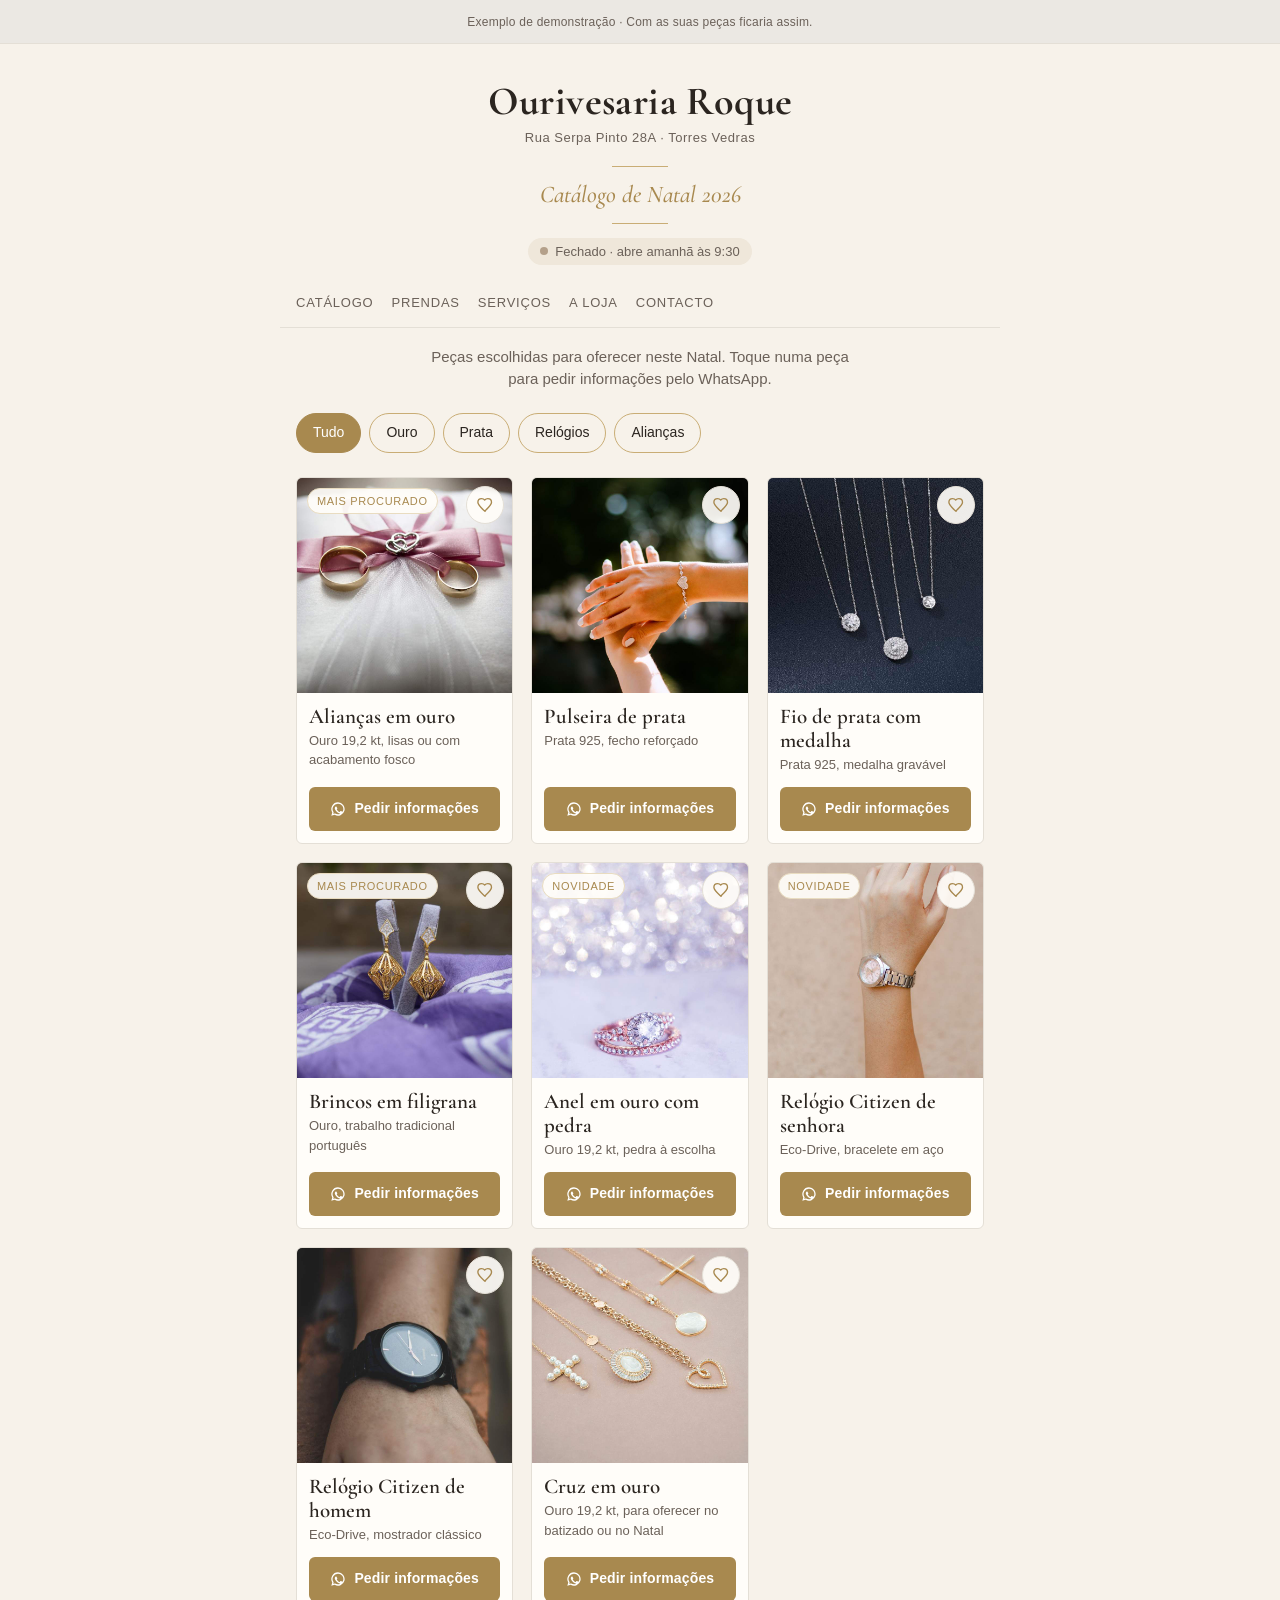
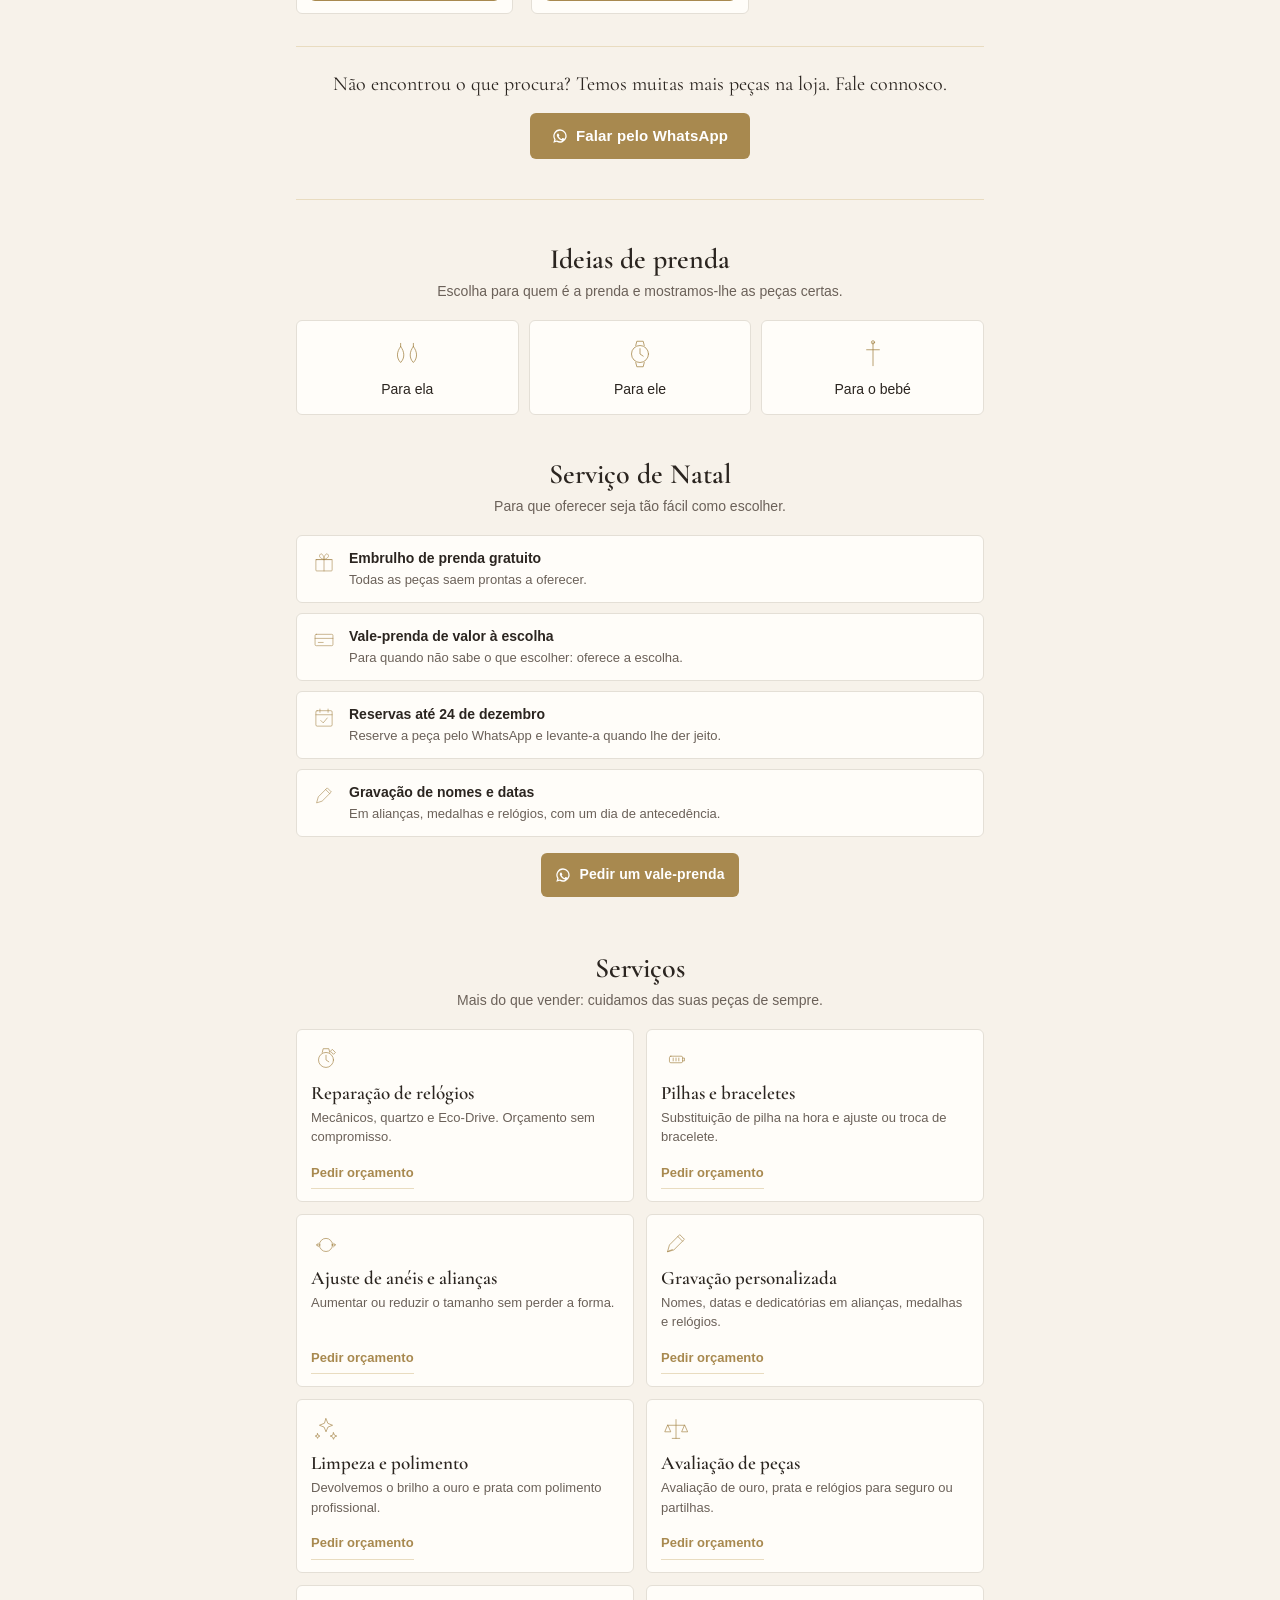
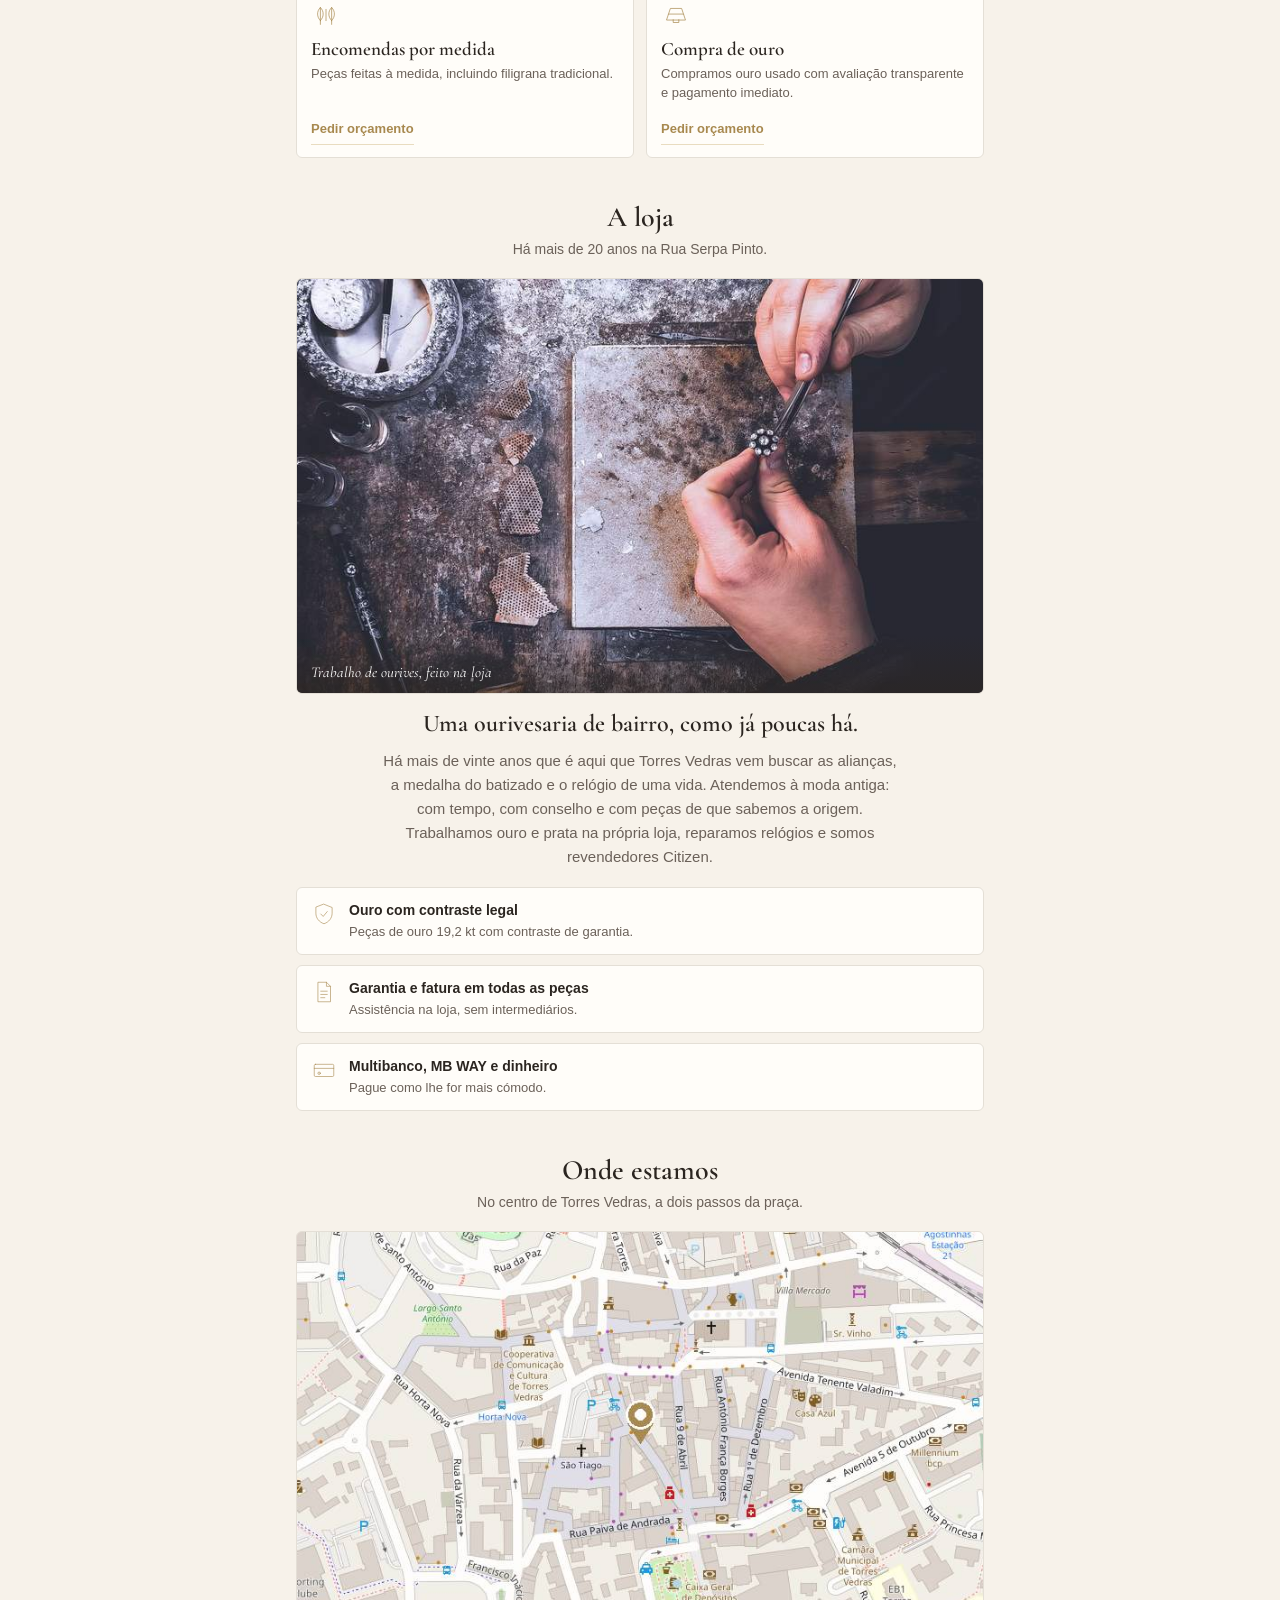
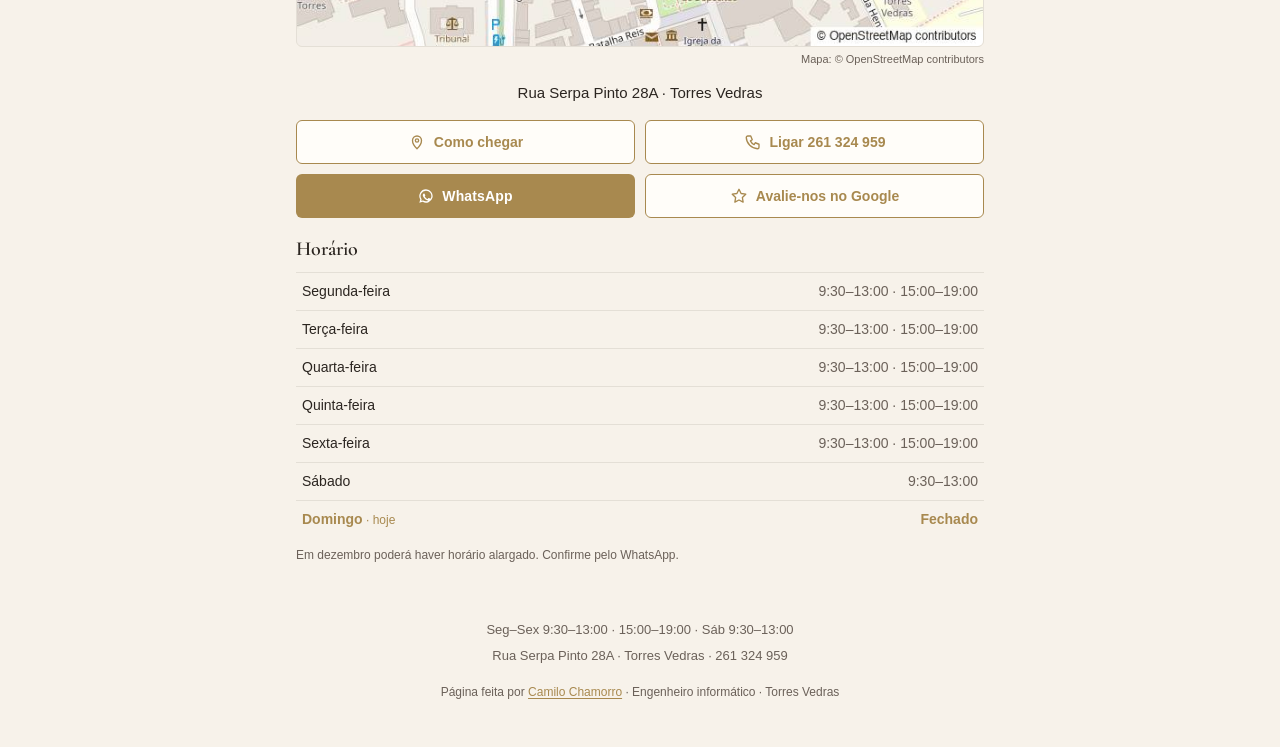
==== commit d6f15bd9: "A loja: foto de ourives, texto novo e favicon inline Co-Authored-By: Claude Fable 5.1 <noreply@anthr" ====
--- a/index.html
+++ b/index.html
@@ -12,7 +12,7 @@
   <link href="https://fonts.googleapis.com/css2?family=Cormorant+Garamond:ital,wght@0,600;0,700;1,500&display=swap" rel="stylesheet">
   <link rel="stylesheet" href="assets/style.css">
   <link rel="manifest" href="manifest.webmanifest">
-  <link rel="icon" type="image/png" sizes="192x192" href="assets/icons/icon-192.png">
+  <link rel="icon" href="data:image/svg+xml,%3Csvg xmlns='http://www.w3.org/2000/svg' viewBox='0 0 32 32'%3E%3Crect width='32' height='32' rx='6' fill='%23f7f2ea'/%3E%3Ccircle cx='13' cy='17' r='7' fill='none' stroke='%23a8894f' stroke-width='2'/%3E%3Ccircle cx='19' cy='15' r='7' fill='none' stroke='%23a8894f' stroke-width='2'/%3E%3C/svg%3E">
   <link rel="apple-touch-icon" href="assets/icons/apple-touch-icon.png">
   <meta name="apple-mobile-web-app-title" content="Ourivesaria Roque">
   <noscript>
@@ -301,13 +301,15 @@
       <h2 class="sec-titulo">A loja</h2>
       <p class="sec-sub">Há mais de 20 anos na Rua Serpa Pinto.</p>
       <figure class="foto foto--wide">
-        <img src="assets/fachada.jpg" alt="" width="760" height="460" loading="lazy" decoding="async" onerror="this.remove()">
+        <img src="assets/loja.jpg" alt="" width="760" height="460" loading="lazy" decoding="async" onerror="this.remove()">
         <div class="ph">
           <svg viewBox="0 0 64 64" aria-hidden="true"><path d="M10 26l4-12h36l4 12"/><path d="M10 26c0 4 3 6 6 6s6-2 6-6c0 4 3 6 6 6s6-2 6-6c0 4 3 6 6 6s6-2 6-6c0 4 3 6 6 6s6-2 6-6"/><path d="M14 32v20h36V32"/><path d="M26 52V40h12v12"/></svg>
           <span>Fotografia da loja</span>
         </div>
+        <figcaption>Trabalho de ourives, feito na loja</figcaption>
       </figure>
-      <p class="texto">Ourivesaria e relojoaria tradicional no centro de Torres Vedras, com atendimento de proximidade e peças escolhidas com cuidado. Vendemos relógios Citizen e trabalhamos ouro e prata com o rigor de sempre.</p>
+      <p class="lead">Uma ourivesaria de bairro, como já poucas há.</p>
+      <p class="texto">Há mais de vinte anos que é aqui que Torres Vedras vem buscar as alianças, a medalha do batizado e o relógio de uma vida. Atendemos à moda antiga: com tempo, com conselho e com peças de que sabemos a origem. Trabalhamos ouro e prata na própria loja, reparamos relógios e somos revendedores Citizen.</p>
       <ul class="lista-icones">
         <li><svg viewBox="0 0 64 64" aria-hidden="true"><path d="M32 8l20 8v14c0 12-8 22-20 26C20 52 12 42 12 30V16z"/><path d="M24 32l6 6 10-12"/></svg><div><strong>Ouro com contraste legal</strong><span>Peças de ouro 19,2 kt com contraste de garantia.</span></div></li>
         <li><svg viewBox="0 0 64 64" aria-hidden="true"><path d="M18 8h20l10 10v38H18z"/><path d="M38 8v10h10"/><path d="M24 30h16M24 38h16M24 46h10"/></svg><div><strong>Garantia e fatura em todas as peças</strong><span>Assistência na loja, sem intermediários.</span></div></li>
--- a/assets/style.css
+++ b/assets/style.css
@@ -212,7 +212,7 @@
   line-height: 1.2;
   color: var(--tinta-2);
 }
-.peca.has-img .ph { display: none; }
+.foto.has-img .ph, .peca.has-img .ph { display: none; }
 
 .peca h2 {
   font-family: var(--serif);
@@ -653,3 +653,34 @@
   .rodape::after { content: "kml0001gh.github.io/catalogo-natal"; display: block; margin-top: 6px; font-size: 11px; }
   a { color: inherit; text-decoration: none; }
 }
+
+/* A loja — v2.1 */
+.loja .foto figcaption {
+  position: absolute;
+  left: 0; right: 0; bottom: 0;
+  z-index: 2;
+  padding: 26px 14px 10px;
+  font-family: var(--serif);
+  font-style: italic;
+  font-size: 15px;
+  color: #fff;
+  background: linear-gradient(to top, rgba(43, 37, 32, 0.6), rgba(43, 37, 32, 0));
+  display: none;
+}
+.loja .foto.has-img figcaption { display: block; }
+.loja .lead {
+  font-family: var(--serif);
+  font-weight: 600;
+  font-size: 24px;
+  line-height: 1.2;
+  text-align: center;
+  margin: 0 0 10px;
+}
+.loja .texto {
+  font-size: 15px;
+  line-height: 1.6;
+  text-align: center;
+  color: var(--tinta-2);
+  margin: 0 auto 18px;
+  max-width: 520px;
+}
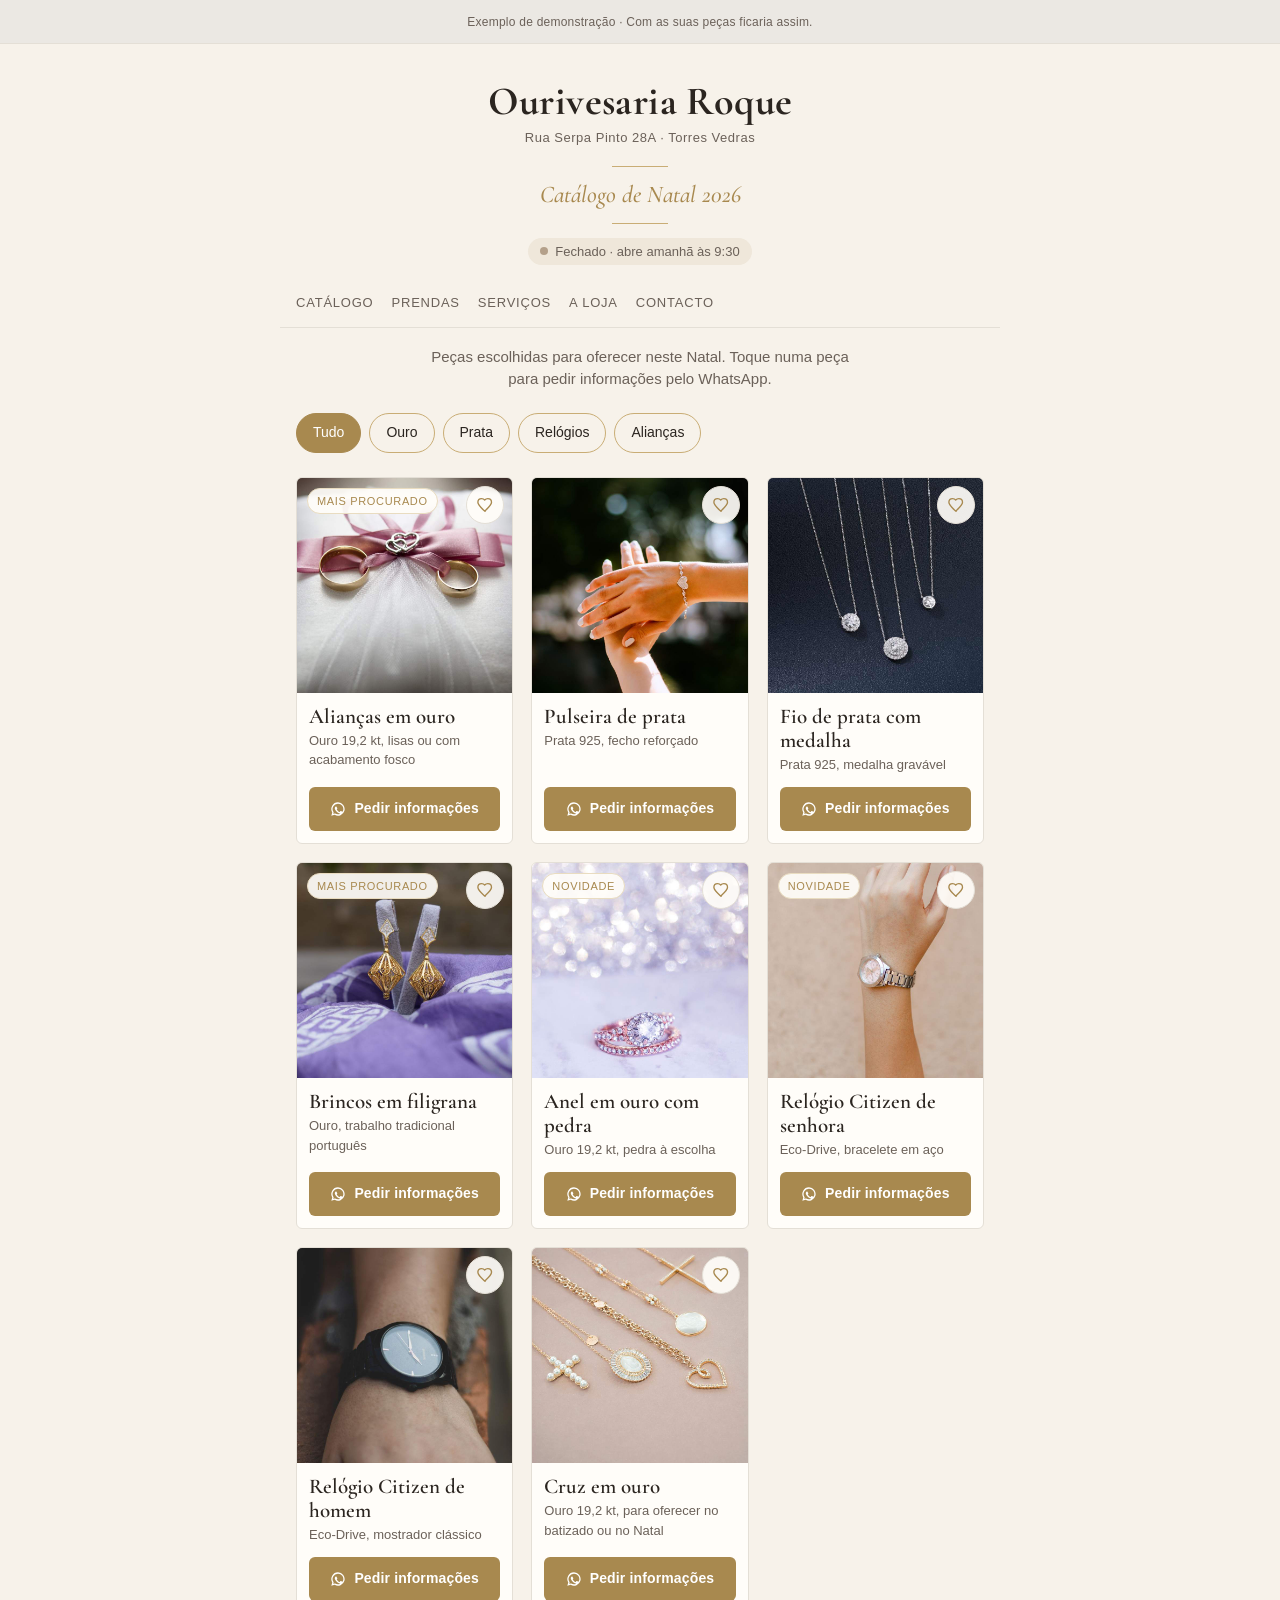
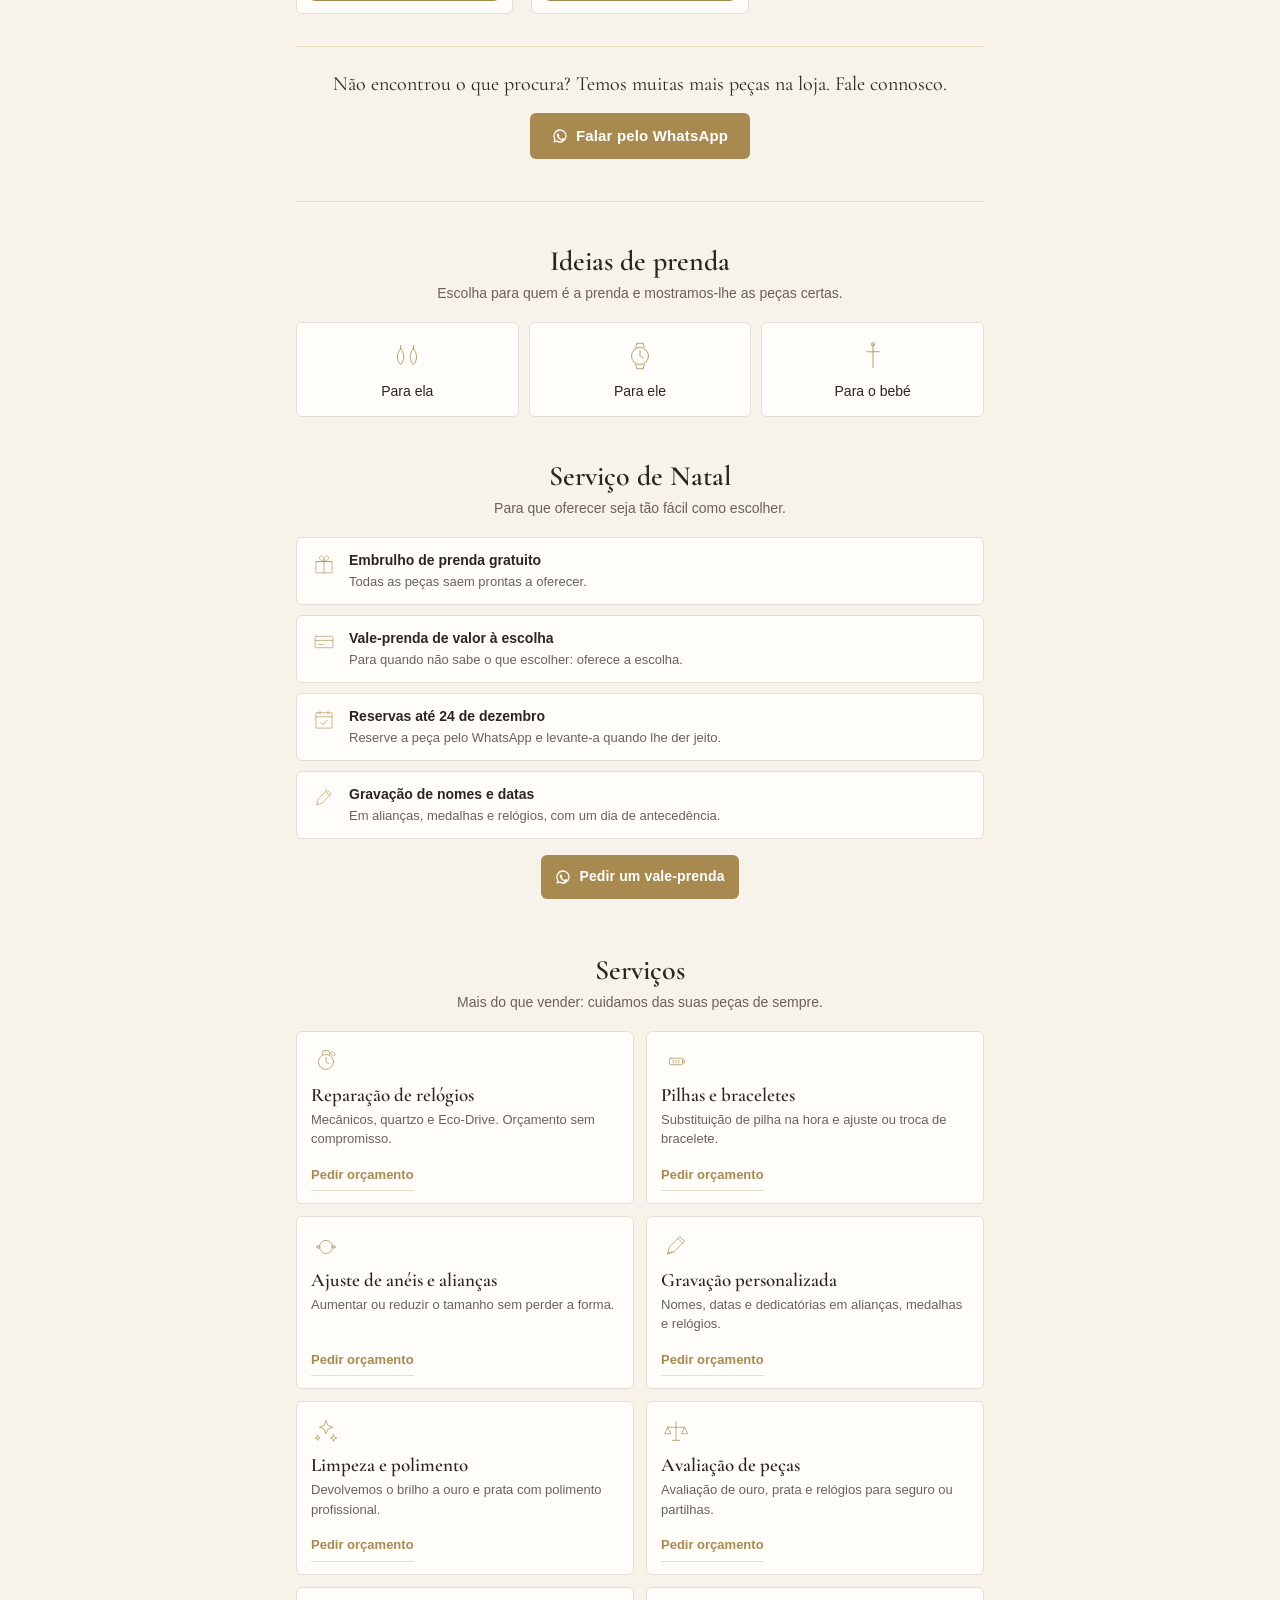
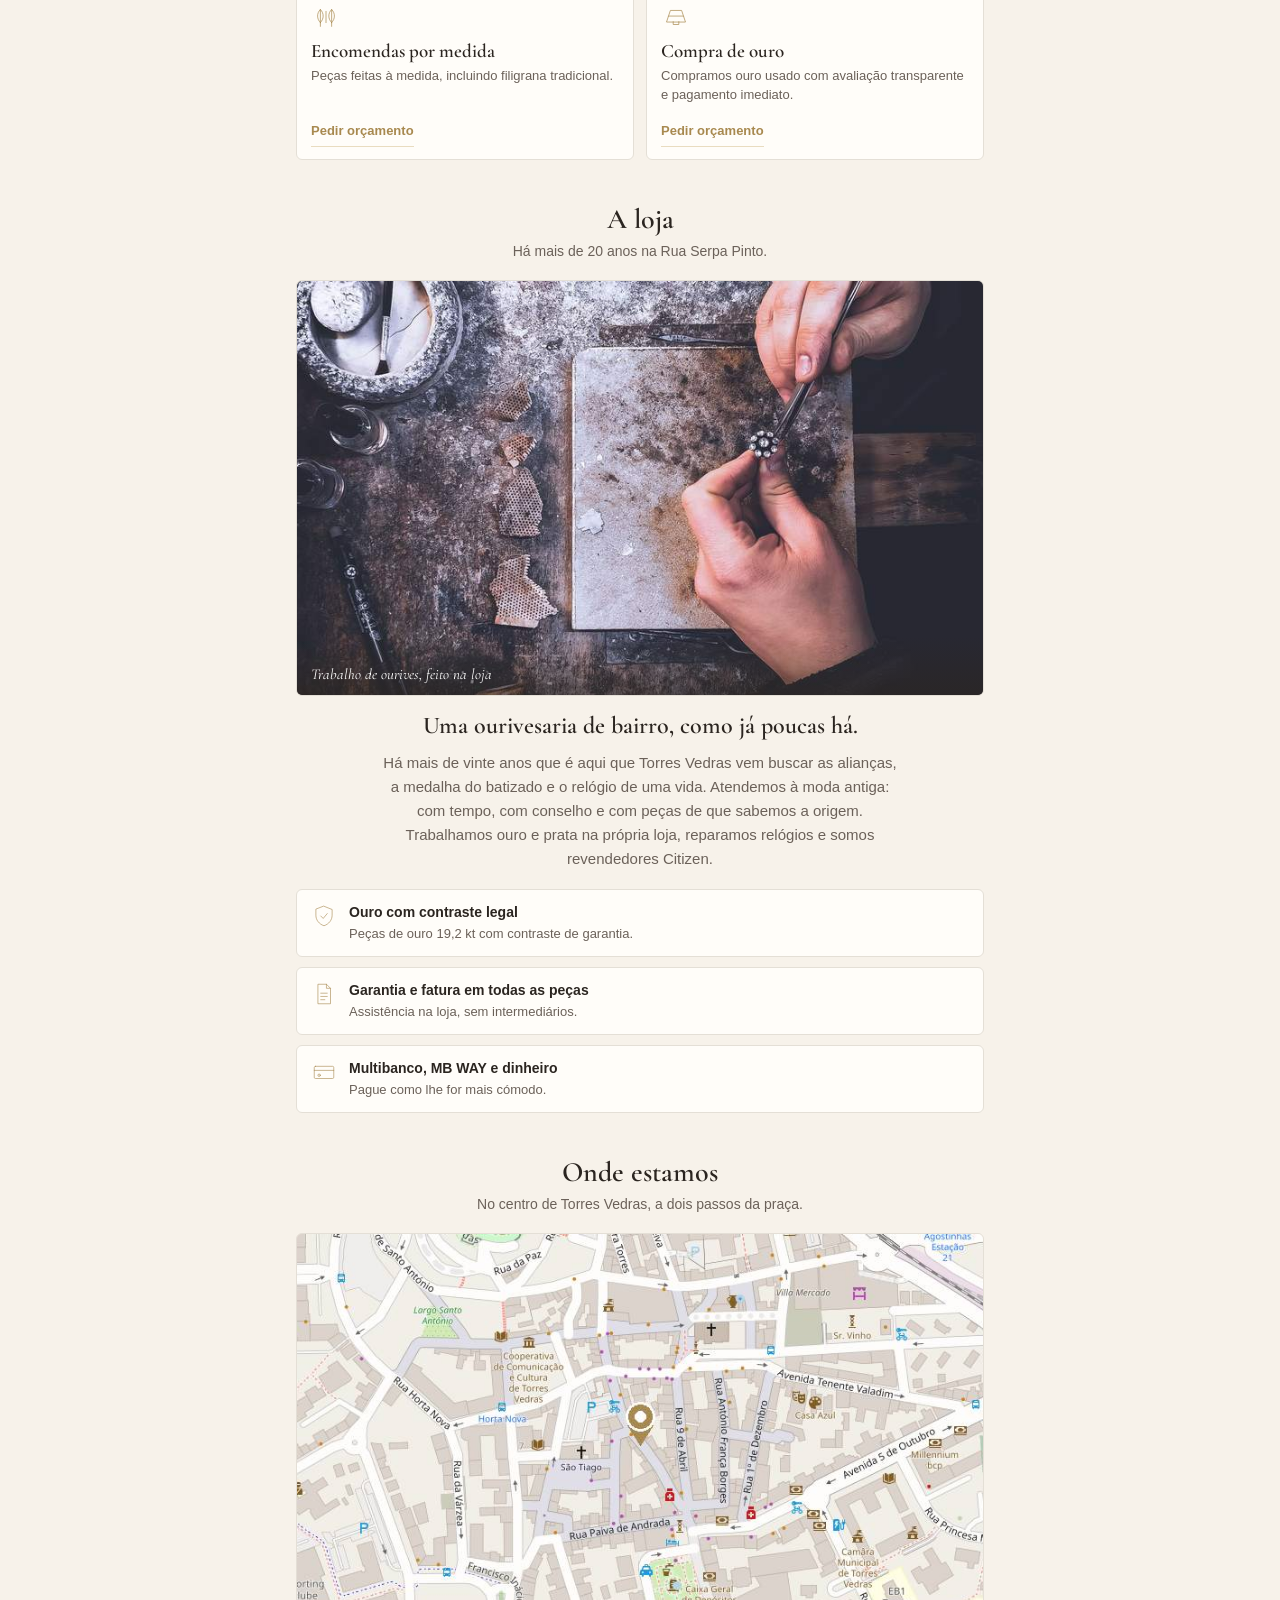
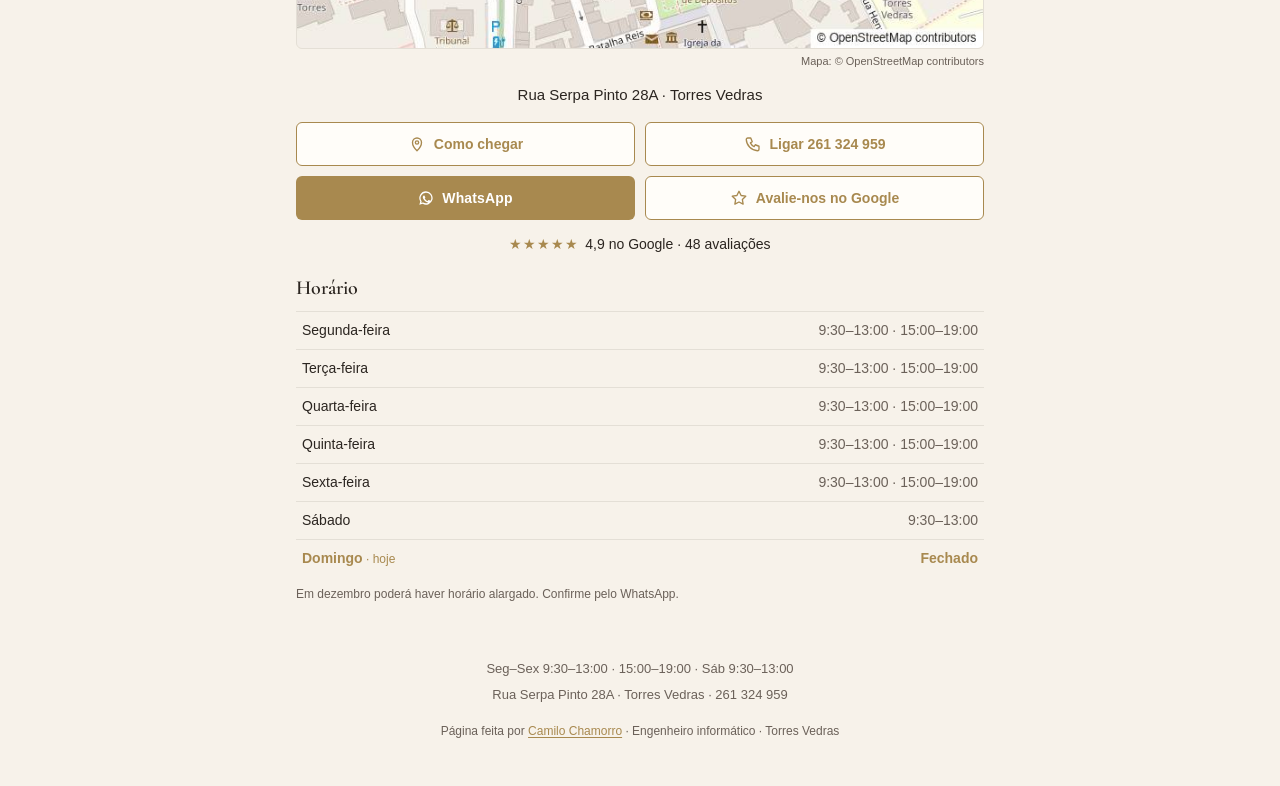
==== commit 7a5554ca: "Google: Place ID real, 'Avalie-nos' abre o formulário de avaliação, linha com nota 4,9 Co-Authored-B" ====
--- a/index.html
+++ b/index.html
@@ -335,8 +335,9 @@
         <a class="btn-sec" data-dir href="https://www.google.com/maps/dir/?api=1&destination=Rua%20Serpa%20Pinto%2028A%2C%20Torres%20Vedras" target="_blank" rel="noopener"><svg viewBox="0 0 24 24" aria-hidden="true"><path d="M12 21s-6-5.5-6-11a6 6 0 0 1 12 0c0 5.5-6 11-6 11z"/><circle cx="12" cy="10" r="2.2"/></svg> Como chegar</a>
         <a class="btn-sec" data-tel href="tel:+351261324959"><svg viewBox="0 0 24 24" aria-hidden="true"><path d="M5 4h4l2 5-2.5 1.5a11 11 0 0 0 5 5L15 13l5 2v4a2 2 0 0 1-2 2A16 16 0 0 1 3 6a2 2 0 0 1 2-2z"/></svg> Ligar 261 324 959</a>
         <a class="btn-wa" data-generico href="https://wa.me/351963499241?text=Ol%C3%A1%2C%20vi%20a%20demonstra%C3%A7%C3%A3o%20do%20cat%C3%A1logo%20de%20Natal." target="_blank" rel="noopener">WhatsApp</a>
-        <a class="btn-sec" data-google href="https://www.google.com/maps/search/?api=1&query=Ourivesaria%20Roque%2C%20Rua%20Serpa%20Pinto%2028A%2C%20Torres%20Vedras" target="_blank" rel="noopener"><svg viewBox="0 0 24 24" aria-hidden="true"><path d="M12 3l2.8 5.7 6.2.9-4.5 4.4 1 6.2L12 17.3 6.5 20.2l1-6.2L3 9.6l6.2-.9z"/></svg> Avalie-nos no Google</a>
+        <a class="btn-sec" data-google href="https://search.google.com/local/writereview?placeid=ChIJPf7SMcEtHw0RBXhMA-pOBtg" target="_blank" rel="noopener"><svg viewBox="0 0 24 24" aria-hidden="true"><path d="M12 3l2.8 5.7 6.2.9-4.5 4.4 1 6.2L12 17.3 6.5 20.2l1-6.2L3 9.6l6.2-.9z"/></svg> Avalie-nos no Google</a>
       </div>
+      <p class="google-nota"><a data-reviews href="https://search.google.com/local/reviews?placeid=ChIJPf7SMcEtHw0RBXhMA-pOBtg" target="_blank" rel="noopener"><span class="estrelas" aria-hidden="true">★★★★★</span> 4,9 no Google · 48 avaliações</a></p>
       <table class="horario" id="horario">
         <caption>Horário</caption>
         <tbody>
--- a/assets/style.css
+++ b/assets/style.css
@@ -684,3 +684,12 @@
   margin: 0 auto 18px;
   max-width: 520px;
 }
+
+/* Botão "Enviar as peças guardadas": separado do botão principal */
+.mais .centro { margin: 18px 0 0; font-family: var(--sans); font-size: 14px; }
+
+/* Nota do Google */
+.google-nota { text-align: center; margin: -2px 0 18px; font-size: 14px; }
+.google-nota a { color: var(--tinta); text-decoration: none; }
+.google-nota a:hover, .google-nota a:focus-visible { text-decoration: underline; text-underline-offset: 3px; }
+.estrelas { color: var(--dourado); letter-spacing: 1px; margin-right: 2px; }
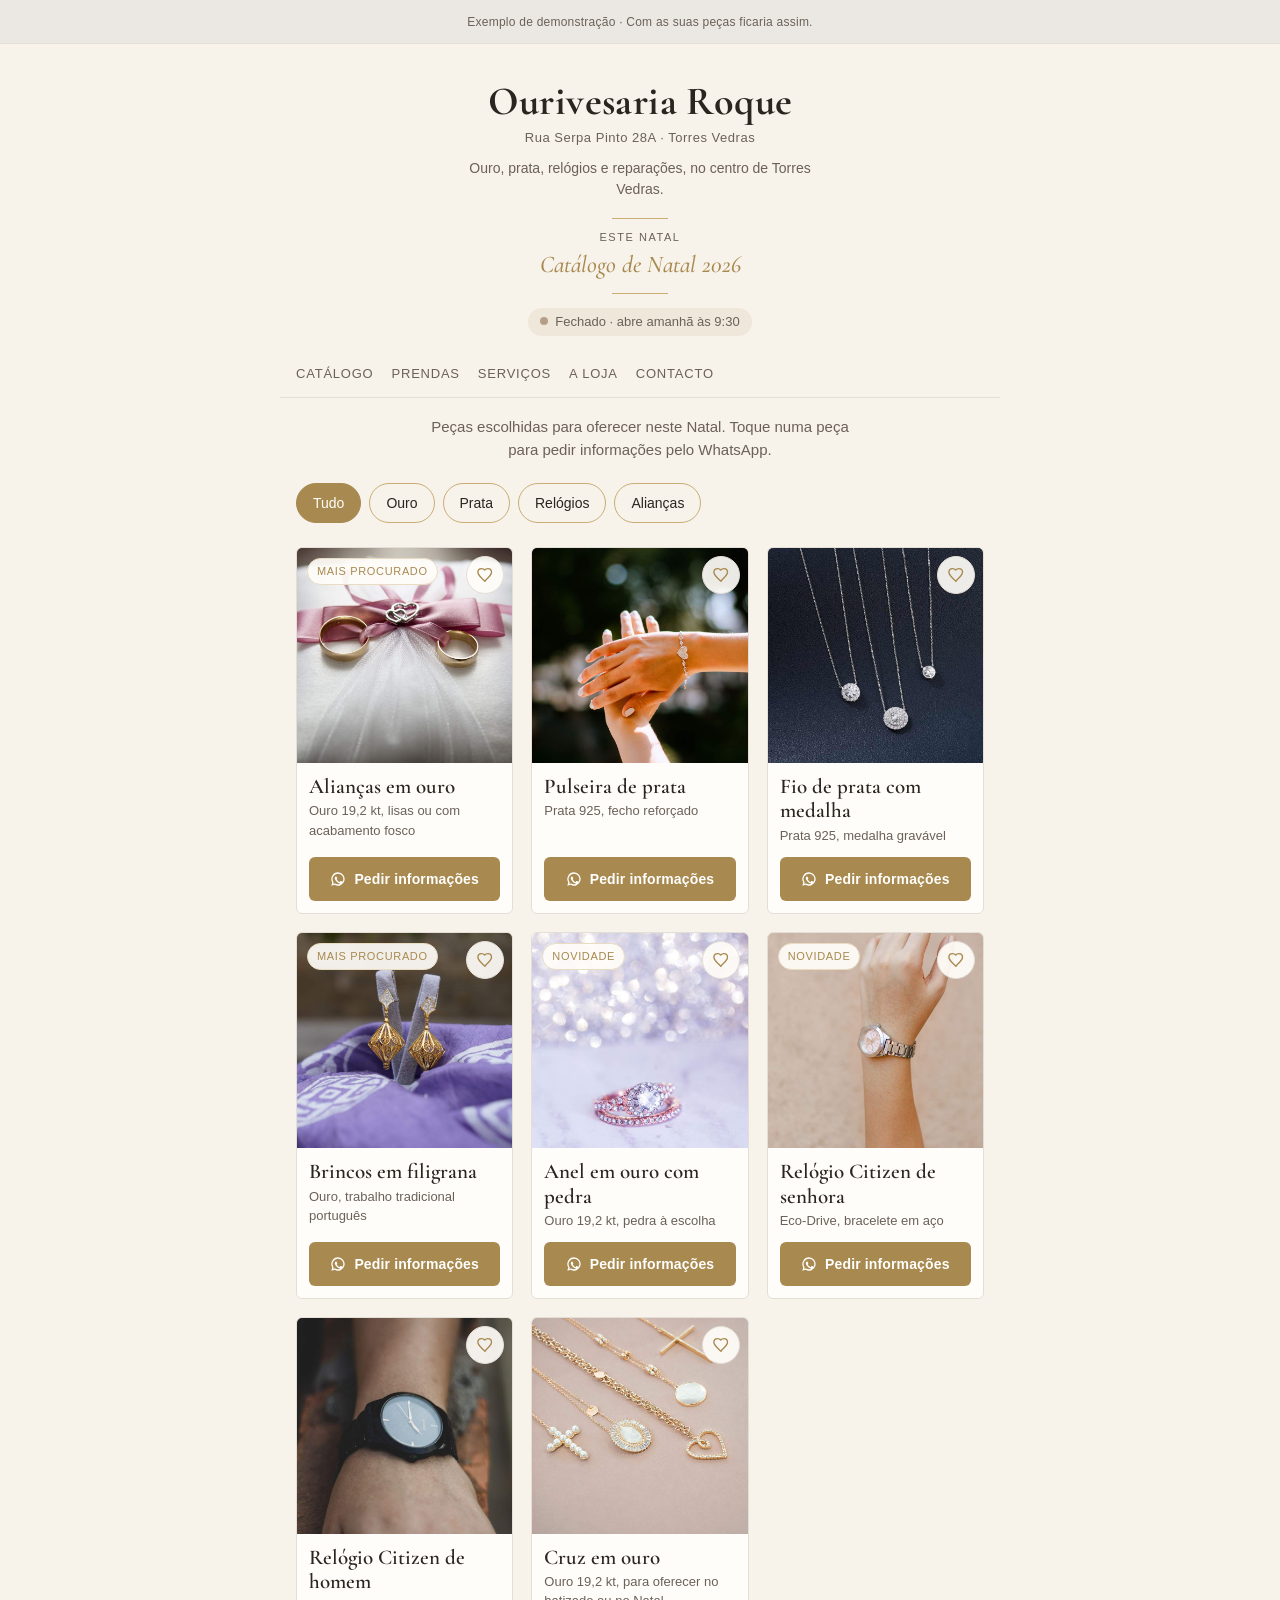
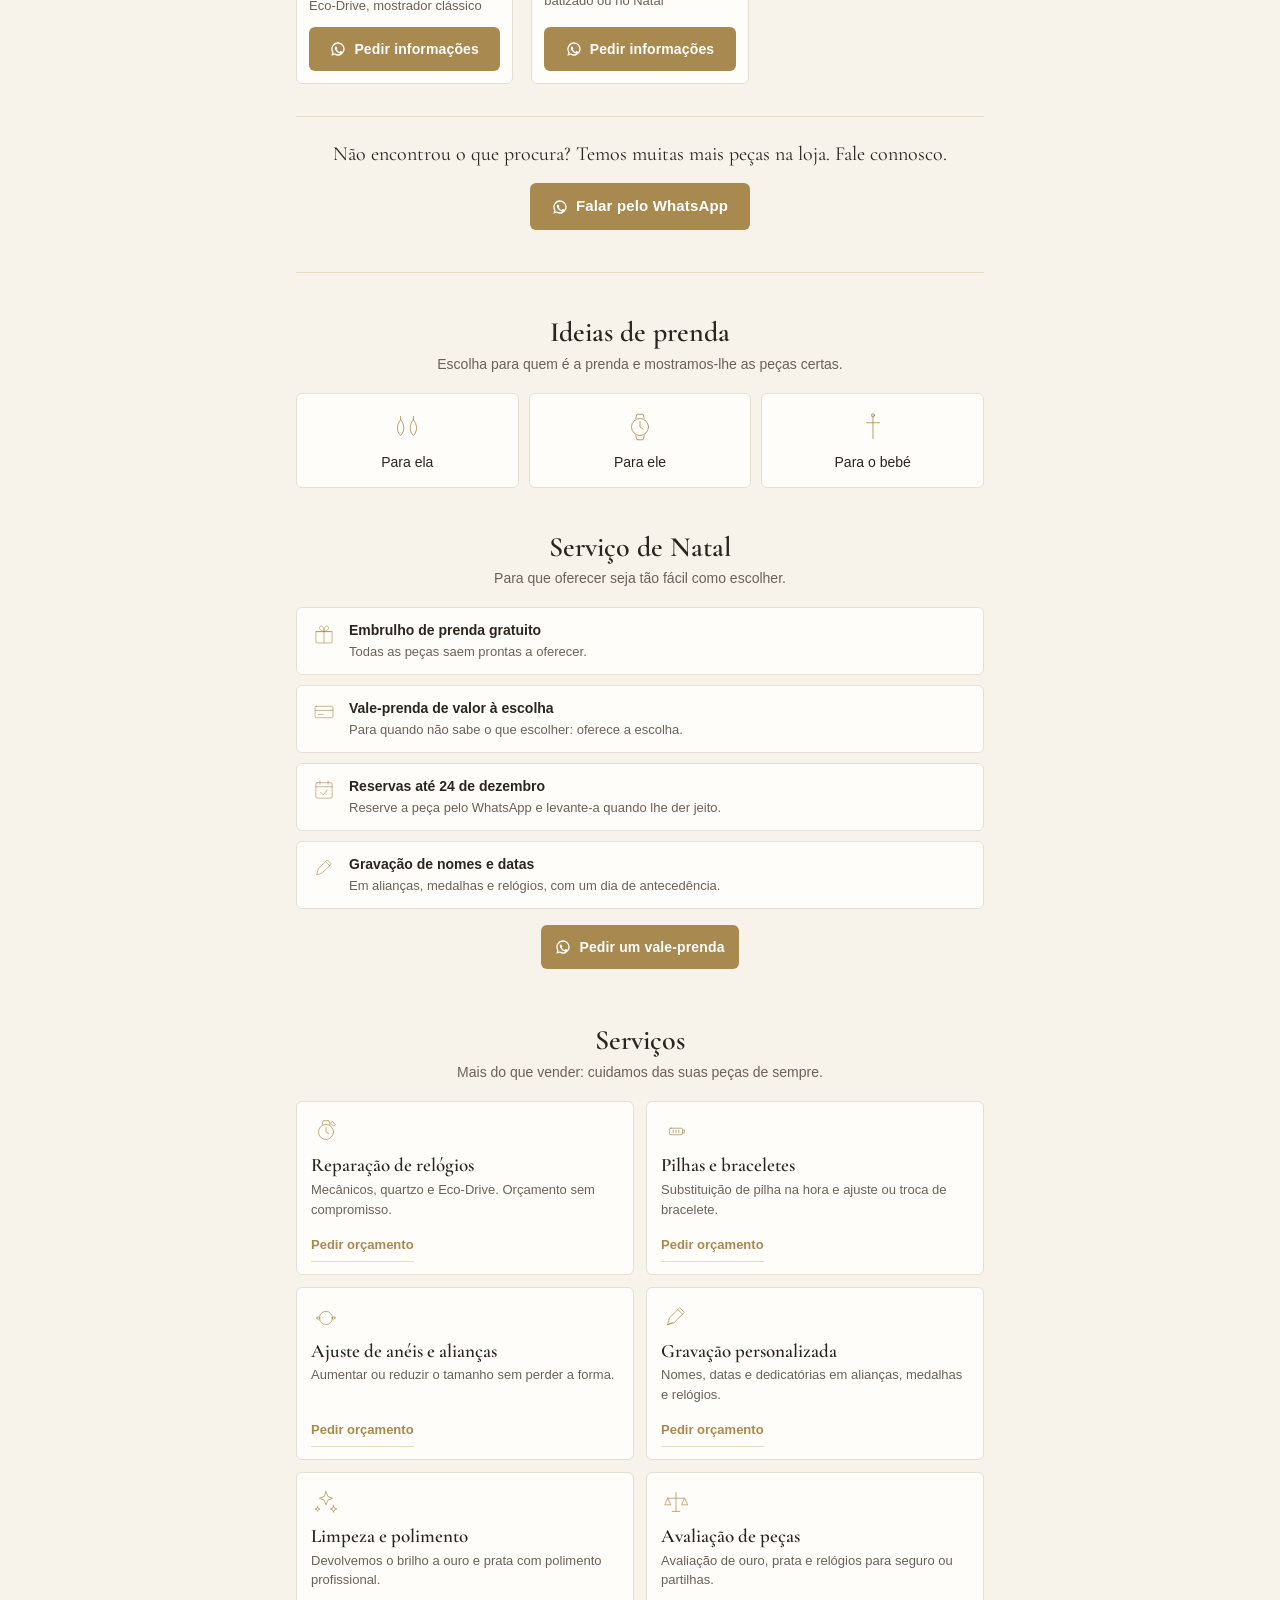
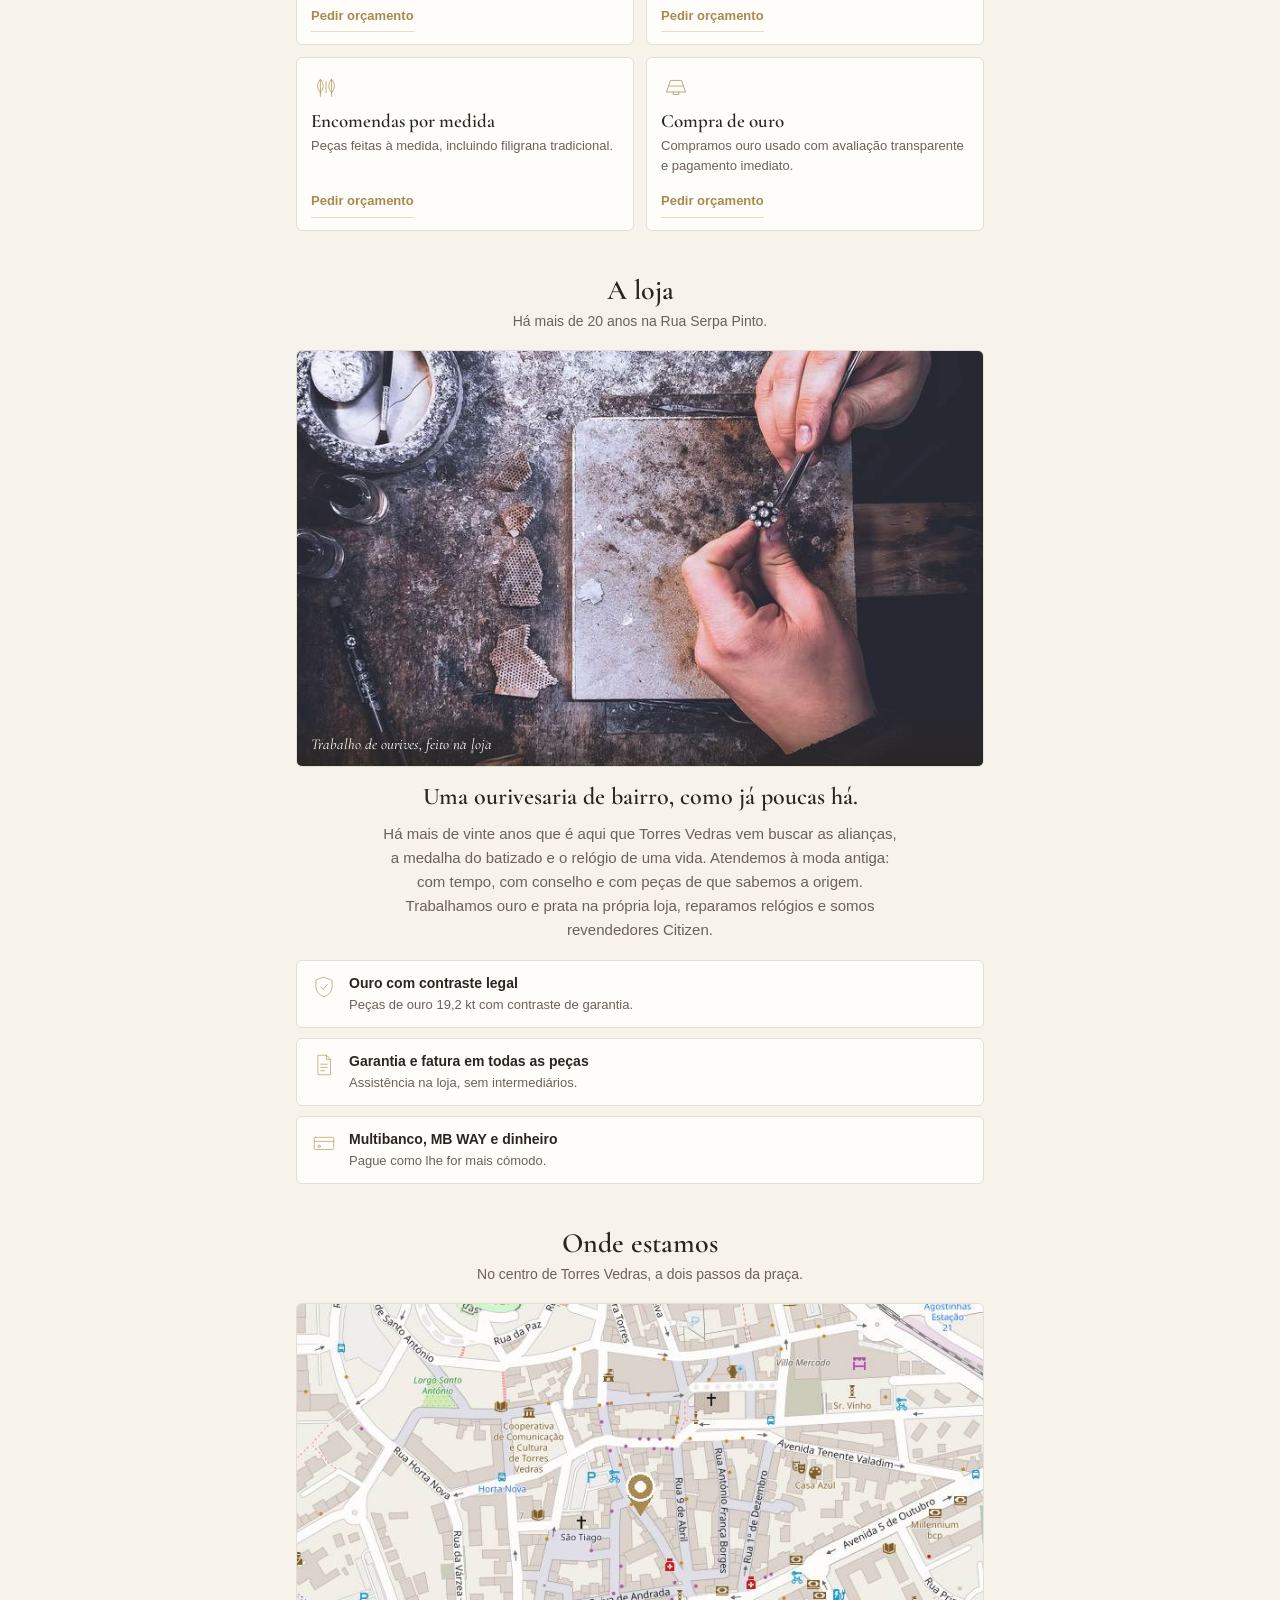
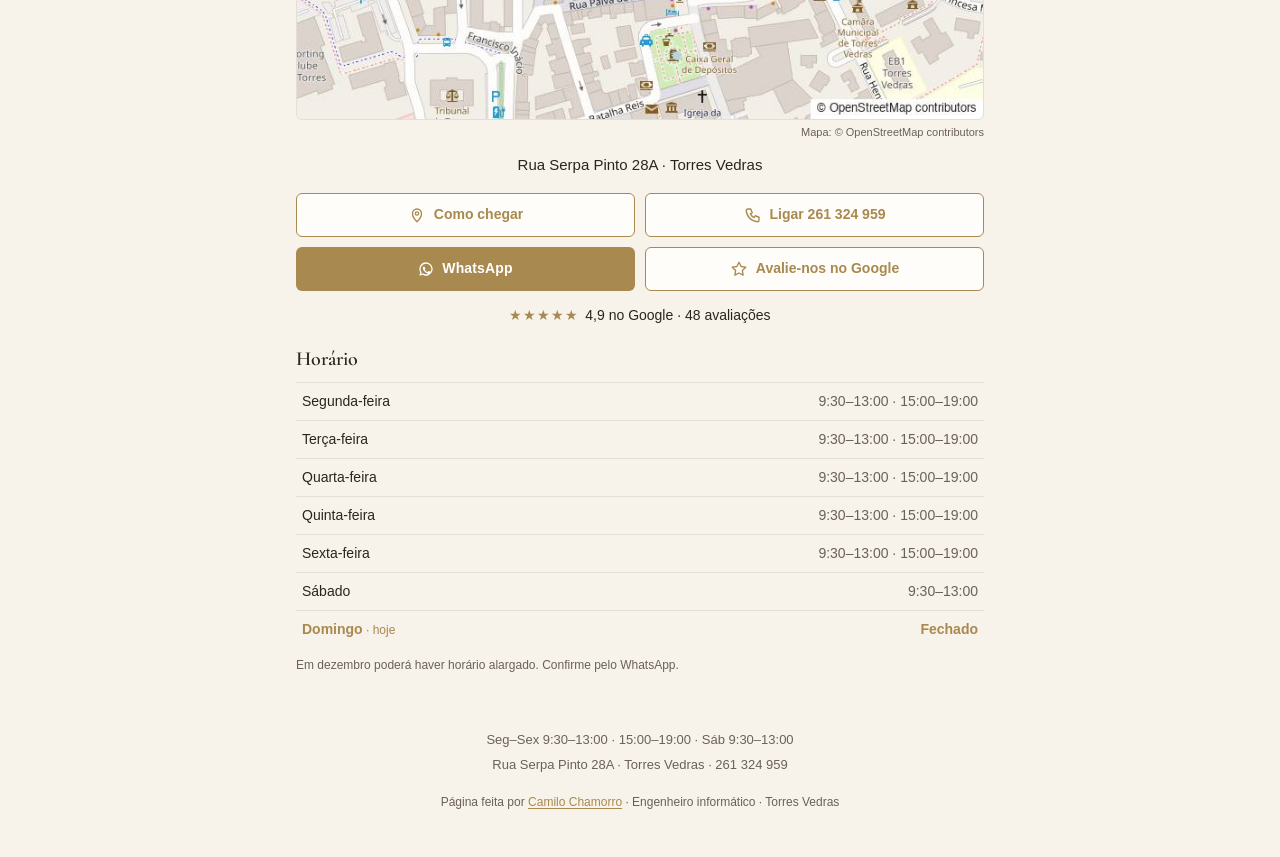
==== commit 9a3d16b5: "Site da loja: portada com tagline, entradas /f/ (folheto) e /g/ (Google) contáveis, QR para /f/ Co-A" ====
--- a/index.html
+++ b/index.html
@@ -5,8 +5,8 @@
   <meta name="viewport" content="width=device-width, initial-scale=1, viewport-fit=cover">
   <meta name="robots" content="noindex, nofollow">
   <meta name="theme-color" content="#f7f2ea">
-  <meta name="description" content="Demonstração de catálogo de Natal para a Ourivesaria Roque, Torres Vedras.">
-  <title>Ourivesaria Roque · Catálogo de Natal 2026</title>
+  <meta name="description" content="Ourivesaria e relojoaria em Torres Vedras: ouro, prata, relógios Citizen, alianças e reparações. Catálogo de Natal 2026.">
+  <title>Ourivesaria Roque · Torres Vedras</title>
   <link rel="preconnect" href="https://fonts.googleapis.com">
   <link rel="preconnect" href="https://fonts.gstatic.com" crossorigin>
   <link href="https://fonts.googleapis.com/css2?family=Cormorant+Garamond:ital,wght@0,600;0,700;1,500&display=swap" rel="stylesheet">
@@ -57,7 +57,8 @@
   <header class="cabecalho">
     <h1>Ourivesaria Roque</h1>
     <p class="morada">Rua Serpa Pinto 28A · Torres Vedras</p>
-    <p class="subtitulo">Catálogo de Natal 2026</p>
+    <p class="tagline">Ouro, prata, relógios e reparações, no centro de Torres Vedras.</p>
+    <p class="subtitulo"><span class="campanha">Este Natal</span>Catálogo de Natal 2026</p>
     <p class="estado" id="estado" hidden></p>
   </header>
 
--- a/assets/style.css
+++ b/assets/style.css
@@ -693,3 +693,16 @@
 .google-nota a { color: var(--tinta); text-decoration: none; }
 .google-nota a:hover, .google-nota a:focus-visible { text-decoration: underline; text-underline-offset: 3px; }
 .estrelas { color: var(--dourado); letter-spacing: 1px; margin-right: 2px; }
+
+/* Portada de sitio de loja: tagline + campanha de temporada */
+.tagline { margin: 10px auto 0; max-width: 360px; font-size: 14px; color: var(--tinta-2); }
+.campanha {
+  display: block;
+  font-family: var(--sans);
+  font-style: normal;
+  font-size: 11px;
+  letter-spacing: 0.14em;
+  text-transform: uppercase;
+  color: var(--tinta-2);
+  margin-bottom: 2px;
+}
